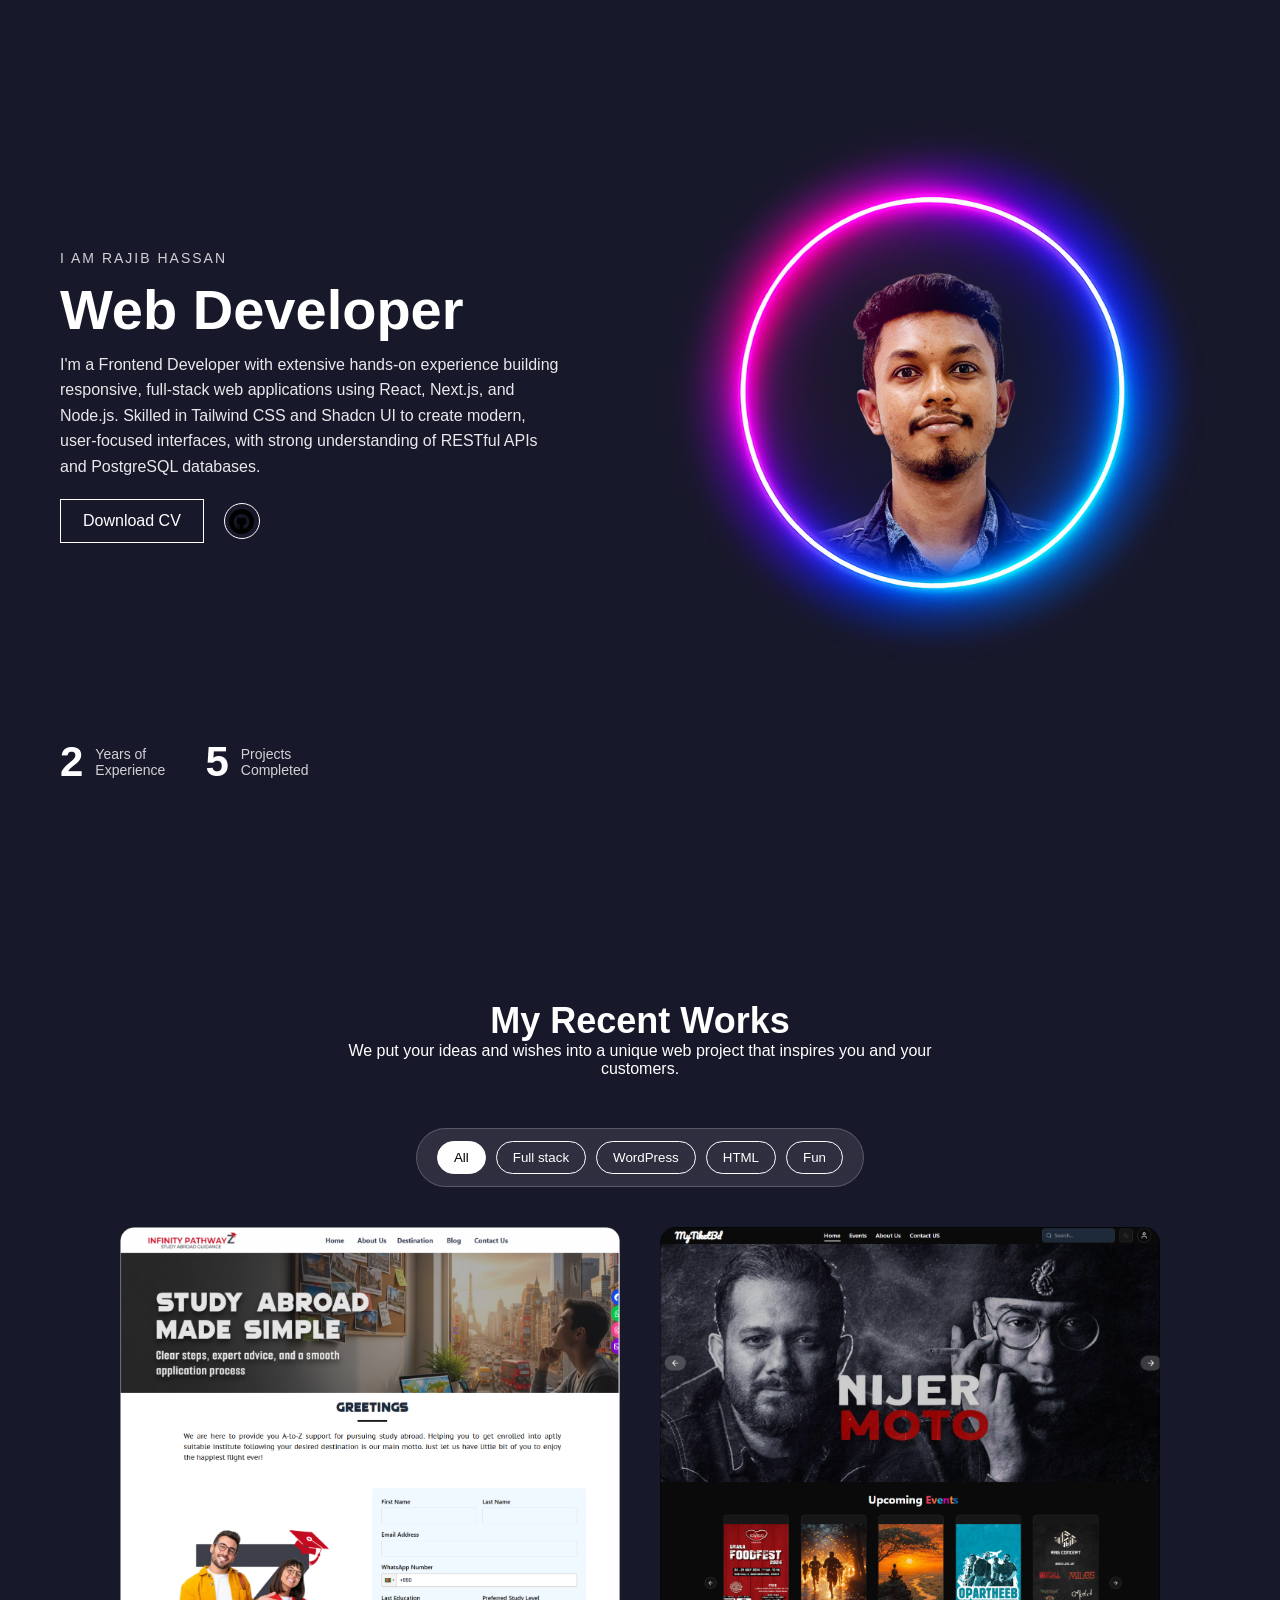
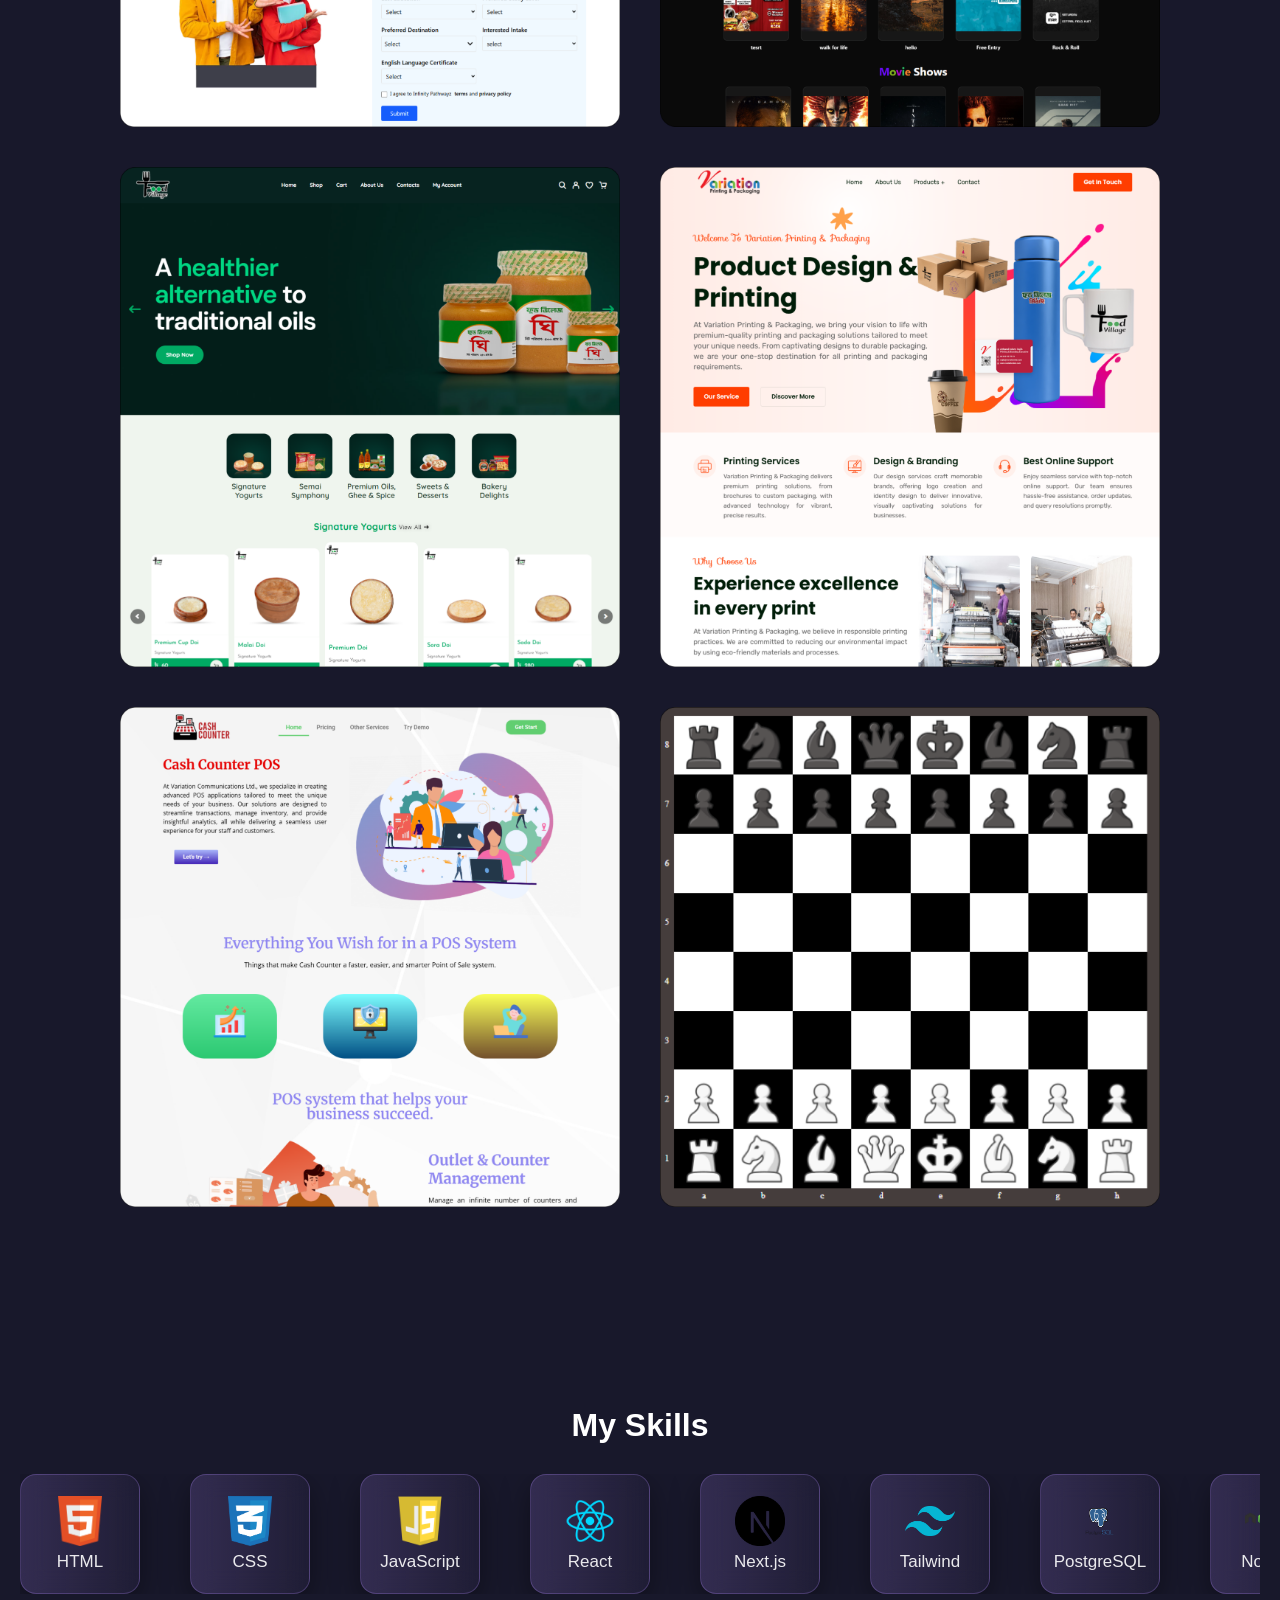
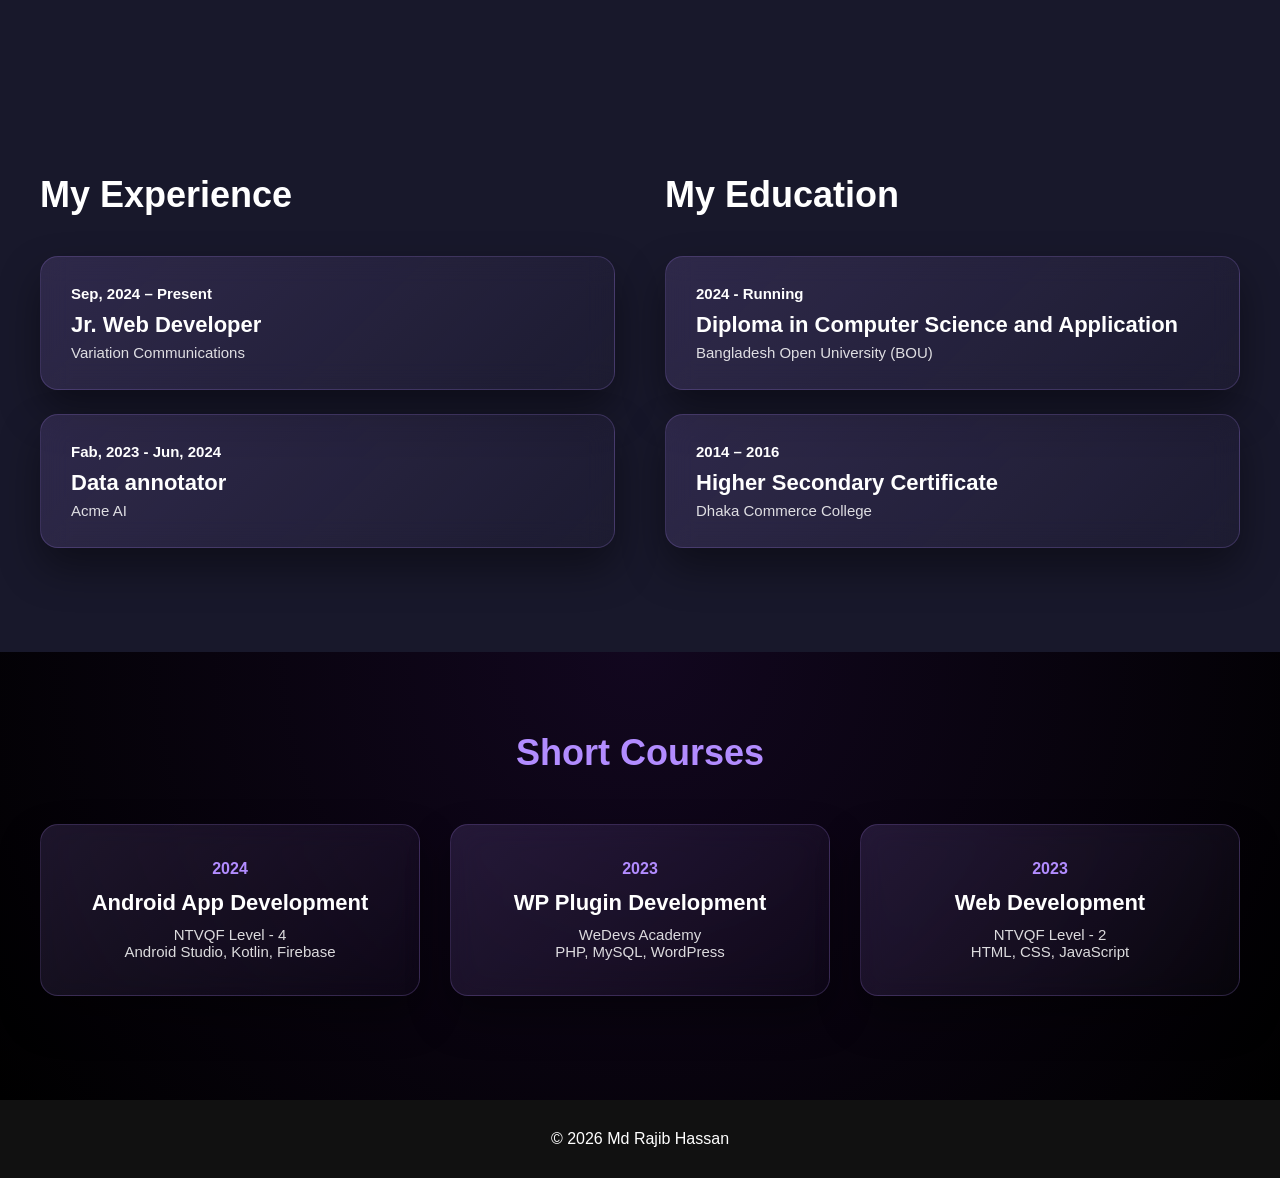
==== index.html @ c8302a4f "Initial commit Created from https://vercel.com/new" ====
<!DOCTYPE html>
<html lang="en">
  <head>
    <meta charset="UTF-8" />
    <meta name="viewport" content="width=device-width, initial-scale=1.0" />
    <title>Md Rajib Hassan | Portfolio</title>
    <link rel="stylesheet" href="style.css" />
  </head>
  <body>
    <!-- preloader -->
    <div class="preloader" id="preloader">
      <svg viewBox="0 0 1000 1000" preserveAspectRatio="none">
        <path
          id="preloaderSvg"
          d="M0,1005S175,995,500,995s500,5,500,5V0H0Z"
        ></path>
      </svg>

      <div class="preloader-heading">
        <div class="load-text">
          <span>L</span>
          <span>o</span>
          <span>a</span>
          <span>d</span>
          <span>i</span>
          <span>n</span>
          <span>g</span>
        </div>
      </div>
    </div>

    <!-- back to top -->

    <div class="progress-wrap" id="scrollUp">
      <svg
        class="progress-circle"
        width="100%"
        height="100%"
        viewBox="-1 -1 102 102"
      >
        <path d="M50,1 a49,49 0 0,1 0,98 a49,49 0 0,1 0,-98" />
      </svg>
    </div>

    <!-- hero -->
    <section class="hero-section" id="intro">
      <!-- SVG TEXT -->

      <div class="container">
        <div class="hero-grid">
          <!-- LEFT CONTENT -->
          <div class="hero-content">
            <span class="hero-sub-title">I am Rajib Hassan</span>
            <h1 class="hero-title">Web Developer</h1>

            <!-- MOBILE IMAGE -->
            <div class="hero-image mobile-only">
              <img src="assets/img/hero/me.png" alt="Rajib Hassan" />
            </div>

            <p class="hero-description">
              I'm a Frontend Developer with extensive hands-on experience
              building responsive, full-stack web applications using React,
              Next.js, and Node.js. Skilled in Tailwind CSS and Shadcn UI to
              create modern, user-focused interfaces, with strong understanding
              of RESTful APIs and PostgreSQL databases.
            </p>

            <div class="hero-actions">
              <a href="#" class="btn">Download CV</a>

              <ul class="social-icons">
                <li>
                  <a href="https://github.com/HassanRajib" aria-label="GitHub">
                    <img src="pic/github.png" alt="" />
                  </a>
                </li>
              </ul>
            </div>
          </div>

          <!-- DESKTOP IMAGE -->
          <div class="hero-image desktop-only">
            <img src="pic/RAJ.png" alt="Rajib Hassan" />
          </div>
        </div>

        <!-- FUN FACTS -->
        <div class="funfact-area">
          <div class="funfact-item">
            <div class="number" data-count="2">0</div>
            <div class="text">Years of<br />Experience</div>
          </div>

          <div class="funfact-item">
            <div class="number" data-count="5">0+</div>
            <div class="text">Projects<br />Completed</div>
          </div>
        </div>
      </div>
    </section>

    <!-- projects -->
    <section class="portfolio-section" id="works-section">
      <div class="container">
        <!-- SECTION HEADER -->
        <div class="section-header">
          <h2>My Recent Works</h2>
          <p>
            We put your ideas and wishes into a unique web project that inspires
            you and your customers.
          </p>
        </div>

        <!-- FILTER BUTTONS (GLASS) -->
        <div class="portfolio-filter">
          <div class="button-group glass-filter">
            <button class="active" data-filter="*">All</button>
            <button data-filter="full">Full stack</button>
            <button data-filter="wp">WordPress</button>
            <button data-filter="raw">HTML</button>
            <button data-filter="fun">Fun</button>
          </div>
        </div>

        <!-- PORTFOLIO GRID -->
        <div class="portfolio-grid">
          <!-- PROJECT 1 (FULL DATA EXAMPLE) -->
          <div
            class="portfolio-item full"
            data-title="Infinity Pathwayz"
            data-desc="Student Consultancy Platform"
            data-live="https://infinitypathwayz.com/"
            data-github="https://github.com/HassanRajib/StudentConseltent"
            data-tech="Next.js, Tailwind CSS, Shadcn UI, Node.js, Express.js, PostgreSQL"
            data-work="Developed a live full-stack web app for a student consultancy firm to manage student questions and data efficiently.|Next.js was used to create SEO-friendly, fast-loading pages with detailed information for prospective students.|Integrated authentication|Deployed production build"
          >
            <img src="pic/if.png" alt="Infinity Pathwayz" />
            <div class="overlay">
              <h3>Infinity Pathwayz</h3>
              <p>Student Consultancy Platform</p>
            </div>
          </div>

          <!-- PROJECT 2–6 (YOU CAN EDIT LATER) -->
          <div
            class="portfolio-item full"
            data-title="Mytiket"
            data-desc="Event Ticketing Platform"
            data-live="https://mytiketbd.com/"
            data-github="https://github.com/HassanRajib/ticketfinal"
            data-tech="TypeScript, Tailwind CSS, React, Vite, MongoDb"
            data-work="Developed a responsive web application using React.js for event browsing and
ticket booking.|Built modular and reusable UI components with a focus on scalability and
performance.|Integrated React Router for smooth client-side navigation between pages.|Dark mode and light mode have been added for all pages."
          >
            <img src="pic/myti.png" />
            <div class="overlay">
              <h3>Mytiket</h3>
              <p>Event Ticketing Platform</p>
            </div>
          </div>
          <div
            class="portfolio-item wp"
            data-title="FoodVillage"
            data-desc="Online store"
            data-live="https://foodvillage-bd.com/"
            data-tech="WordPress, WooCommerce, Slider Revolation"
            data-work="It was the first full Online store I have created.|Used Slider Revolation for advance and dynamic carousel.|Custom JS code for selected products that will not delevery outsite Dhaka| Diploy the full project in Cpanel."
          >
            <img src="pic/foodvi.png" />
            <div class="overlay">
              <h3>FoodVillage</h3>
              <p>Online Store</p>
            </div>
          </div>
          <div
            class="portfolio-item raw"
            data-title="VPrint and packaging"
            data-desc="Static site with HTML"
            data-live="https://vprintpackaging.com/"
            data-tech="HTML, CSS, JavaScript"
            data-work="It was bit easy, because I had use a theme from evento.|Custom Hero section with animations| Diploy the full project in Cpanel."
          >
            <img src="pic/vprint.png" />
            <div class="overlay">
              <h3>VPrint and packaging</h3>
              <p>Static site with HTML</p>
            </div>
          </div>
          <div
            class="portfolio-item wp"
            data-title="Cash Counter POS"
            data-desc="A Static site in wp"
            data-live="https://cashcounterbd.com/"
            data-tech="WordPress, wp form"
            data-work="It was very first project of mine in WP| I had clone this site from WeDev POS website."
          >
            <img src="pic/cashc.png" />
            <div class="overlay">
          <h3>Cash Counter POS</h3>
          <p>A Static site in wp</p>
        </div>
          </div>
          <div class="portfolio-item fun"
          data-title="Chess"
        data-desc="A Broken Game"
        data-live="https://taxzen.variationbd.com/"
        data-github="https://github.com/HassanRajib/chessGame"
        data-tech="React"
        data-work="Its a broken game, but you can play it, Just need two player.| This is a tribute to my dad.">
        <img src="pic/chess.png" />
      <div class="overlay">
          <h3>Chess</h3>
          <p>A Broken Game</p>
        </div></div>
        </div>
      </div>
    </section>

    <!-- MODAL -->
    <div class="portfolio-modal" id="portfolioModal">
      <div class="modal-content glass-card">
        <span class="close">&times;</span>

        <img id="modalImg" alt="" />
        <h3 id="modalTitle"></h3>
        <p id="modalDesc"></p>

        <!-- LINKS -->
        <div class="modal-links">
          <a id="liveLink" target="_blank">Live Site</a>
          <a id="githubLink" target="_blank">GitHub</a>
        </div>

        <!-- TECH -->
        <div class="modal-section">
          <h4>Technology Used</h4>
          <p id="modalTech"></p>
        </div>

        <!-- WORK -->
        <div class="modal-section">
          <h4>What I Did</h4>
          <ul id="modalWork"></ul>
        </div>
      </div>
    </div>

    <!-- skills -->

    <section class="skills-section">
      <h2 class="section-title">My Skills</h2>

      <div class="skills-carousel">
        <div class="skills-track">
          <!-- ORIGINAL SET -->
          <div class="skill-card">
            <img src="pic/html.png" alt="HTML" />
            <span>HTML</span>
          </div>
          <div class="skill-card">
            <img src="pic/css.png" alt="CSS" />
            <span>CSS</span>
          </div>
          <div class="skill-card">
            <img src="pic/js.png" alt="JavaScript" />
            <span>JavaScript</span>
          </div>
          <div class="skill-card">
            <img src="pic/react.png" alt="React" />
            <span>React</span>
          </div>
          <div class="skill-card">
            <img src="pic/next.png" alt="Next.js" />
            <span>Next.js</span>
          </div>
          <div class="skill-card">
            <img src="pic/tailwind.png" alt="Tailwind CSS" />
            <span>Tailwind</span>
          </div>
          <div class="skill-card">
            <img src="pic/psql.png" alt="PostgreSQL" />
            <span>PostgreSQL</span>
          </div>
          <div class="skill-card">
            <img src="pic/node.png" alt="Node.js" />
            <span>Node.js</span>
          </div>
          <div class="skill-card">
            <img src="pic/mbd.png" alt="mongo" />
            <span>MongoDb</span>
          </div>

          <!-- CLONE SET (FOR INFINITE LOOP) -->
          <div class="skill-card">
            <img src="pic/html.png" alt="HTML" />
            <span>HTML</span>
          </div>
          <div class="skill-card">
            <img src="pic/css.png" alt="CSS" />
            <span>CSS</span>
          </div>
          <div class="skill-card">
            <img src="pic/js.png" alt="JavaScript" />
            <span>JavaScript</span>
          </div>
          <div class="skill-card">
            <img src="pic/react.png" alt="React" />
            <span>React</span>
          </div>
          <div class="skill-card">
            <img src="pic/next.png" alt="Next.js" />
            <span>Next.js</span>
          </div>
          <div class="skill-card">
            <img src="pic/tailwind.png" alt="Tailwind CSS" />
            <span>Tailwind</span>
          </div>
          <div class="skill-card">
            <img src="pic/psql.png" alt="PostgreSQL" />
            <span>PostgreSQL</span>
          </div>
          <div class="skill-card">
            <img src="pic/node.png" alt="Node.js" />
            <span>Node.js</span>
          </div>
          <div class="skill-card">
            <img src="pic/mbd.png" alt="mongo" />
            <span>MongoDb</span>
          </div>
        </div>
      </div>
    </section>

    <!-- edu and ex -->
    <section class="timeline-section">
      <div class="timeline-container">
        <!-- Experience -->
        <div class="timeline-column">
          <h2 class="timeline-title">My Experience</h2>

          <div class="glass-card">
            <span class="time">Sep, 2024 – Present</span>
            <h3>Jr. Web Developer</h3>
            <p>Variation Communications</p>
          </div>

          <div class="glass-card">
            <span class="time">Fab, 2023 - Jun, 2024</span>
            <h3>Data annotator</h3>
            <p>Acme AI</p>
          </div>
        </div>

        <!-- Education -->
        <div class="timeline-column">
          <h2 class="timeline-title">My Education</h2>

          <div class="glass-card">
            <span class="time">2024 - Running</span>
            <h3>Diploma in Computer Science and Application</h3>
            <p>Bangladesh Open University (BOU)</p>
          </div>

          <div class="glass-card">
            <span class="time">2014 – 2016</span>
            <h3>Higher Secondary Certificate</h3>
            <p>Dhaka Commerce College</p>
          </div>
        </div>
      </div>
    </section>

    <!-- cource -->
    <section class="courses-section">
      <div class="courses-container">
        <h2 class="courses-title">Short Courses</h2>

        <div class="courses-grid">
          <div class="glass-card course-card">
            <span class="course-year">2024</span>
            <h3>Android App Development</h3>
            <!-- <p>NTVQF Level -4</p> -->
            <p>
              NTVQF Level - 4 <br />
              Android Studio, Kotlin, Firebase
            </p>
          </div>

          <div class="glass-card course-card">
            <span class="course-year">2023</span>
            <h3>WP Plugin Development</h3>

            <p>
              WeDevs Academy <br />
              PHP, MySQL, WordPress
            </p>
          </div>

          <div class="glass-card course-card">
            <span class="course-year">2023</span>
            <h3>Web Development</h3>
            <p>
              NTVQF Level - 2 <br />
              HTML, CSS, JavaScript
            </p>
          </div>
        </div>
      </div>
    </section>

    <!-- FOOTER -->
    <footer>
      <p>© 2026 Md Rajib Hassan</p>
    </footer>

    <script src="script.js"></script>
  </body>
</html>
---- style.css ----
* {
  margin: 0;
  padding: 0;
  box-sizing: border-box;
  font-family: Arial, sans-serif;
}

/* BASE */
body {
  margin: 0;
  font-family: Arial, sans-serif;
  background: #18182b;
  color: #fff;
}

.container {
  max-width: 1200px;
  margin: auto;
  padding: 0 20px;
}

/* HERO SECTION */
.hero-section {
  position: relative;
  min-height: 100vh;
  display: flex;
  align-items: center;
}

/* SVG TEXT */
.intro-text {
  position: absolute;
  top: 40px;
  left: 0;
  width: 100%;
  opacity: 0.05;
}

.intro-text text {
  font-size: 200px;
  fill: none;
  stroke: #fff;
  stroke-width: 2;
  letter-spacing: 20px;
}

/* GRID */
.hero-grid {
  display: grid;
  grid-template-columns: 1fr 1fr;
  align-items: center;
  gap: 40px;
}

/* CONTENT */
.hero-sub-title {
  font-size: 14px;
  letter-spacing: 2px;
  text-transform: uppercase;
  opacity: 0.8;
}

.hero-title {
  font-size: 56px;
  margin: 10px 0;
}

.hero-description {
  max-width: 500px;
  line-height: 1.6;
  opacity: 0.9;
}

/* IMAGE */
.hero-image img {
  max-width: 100%;
  border-radius: 12%;
}

.mobile-only {
  display: none;
}

/* ACTIONS */
.hero-actions {
  display: flex;
  align-items: center;
  gap: 20px;
  margin-top: 20px;
  border-radius: 20px;
}

.btn {
  padding: 12px 22px;
  border: 1px solid #fff;
  color: #fff;
  text-decoration: none;
  transition: 0.3s;
}

.btn:hover {
  background: #fff;
  color: #000;
}

/* SOCIAL */
.social-icons {
  display: flex;
  list-style: none;
  gap: 12px;
  padding: 0;
  margin: 0;
}

.social-icons img{
  width: 25px;
  height: 25px;
  border-radius: 20px;
}

.social-icons a {
  width: 36px;
  height: 36px;
  border: 1px solid #fff;
  display: grid;
  place-items: center;
  text-decoration: none;
  color: #fff;
  font-size: 14px;
  border-radius: 20px;
}

/* FUN FACTS */
.funfact-area {
  display: flex;
  gap: 40px;
  margin-top: 60px;
}

.funfact-item {
  display: flex;
  align-items: center;
  gap: 12px;
}

.funfact-item .number {
  font-size: 42px;
  font-weight: bold;
}

.funfact-item .text {
  font-size: 14px;
  opacity: 0.8;
}

/* RESPONSIVE */
@media (max-width: 768px) {
  .hero-grid {
    grid-template-columns: 1fr;
    text-align: center;
  }

  .desktop-only {
    display: none;
  }

  .mobile-only {
    display: block;
    margin: 20px 0;
  }

  .hero-actions {
    justify-content: center;
  }

  .funfact-area {
    justify-content: center;
  }
}

/* projects */

/* SECTION */
.portfolio-section {
  padding: 100px 20px;
  /* background: #296374; */
  color: #fff;
}

.section-header {
  text-align: center;
  max-width: 600px;
  margin: 0 auto 50px;
}

.section-header h2 {
  font-size: 36px;
}

/* FILTER */
.portfolio-filter {
  text-align: center;
  margin-bottom: 40px;
}

.button-group {
  display: inline-flex;
  gap: 10px;
  position: relative;
}

.button-group button {
  background: none;
  border: 1px solid #fff;
  color: #fff;
  padding: 8px 16px;
  cursor: pointer;
  transition: 0.3s;
  border-radius: 20px;
}

.button-group button.active,
.button-group button:hover {
  background: #fff;
  color: #000;
}

/* GRID */
.portfolio-grid {
  display: grid;
  grid-template-columns: repeat(2, 500px);
  justify-content: center;
  gap: 40px;
}

.portfolio-item {
  width: 500px;
  height: 500px;
  position: relative;
  overflow: hidden;
  cursor: pointer;
}

.portfolio-item img {
  width: 100%;
  display: block;
  transition: transform 0.4s ease;
}

/* .portfolio-item:hover img {
  transform: scale(1.08);
} */

/* OVERLAY */
.overlay {
  position: absolute;
  bottom: 0;
  left: 0;
  width: 100%;
  height: 30%;
  background: rgba(0, 0, 0, 0.7);
  padding: 20px;
  opacity: 0;
  transition: 0.3s ease;
}

.portfolio-item:hover .overlay {
  opacity: 1;
}

.glass-filter {
  padding: 12px 20px;
  border-radius: 40px;
  background: rgba(255, 255, 255, 0.1);
  backdrop-filter: blur(14px);
  border: 1px solid rgba(255, 255, 255, 0.2);
}

.glass-card {
  background: rgba(255, 255, 255, 0.08);
  backdrop-filter: blur(18px);
  border-radius: 20px;
  border: 1px solid rgba(255, 255, 255, 0.2);
}


/* HIDDEN STATE */
.portfolio-item.hide {
  display: none;
}

/* MODAL */
.portfolio-modal {
  position: fixed;
  inset: 0;
  background: rgba(0, 0, 0, 0.85);
  display: none;
  justify-content: center;
  align-items: center;
  z-index: 9999;
}

.portfolio-modal.active {
  display: flex;
}

.modal-content {
  background: #111;
  padding: 20px;
  max-width: 600px;
  width: 90%;
  text-align: justify;
  position: relative;
}

.modal-content img {
  width: 50%;
  margin-bottom: 15px;
}

.modal-links {
  display: flex;
  gap: 20px;
  justify-content: center;
  margin: 20px 0;
}

.modal-links a {
  padding: 10px 20px;
  border-radius: 25px;
  border: 1px solid #fff;
  color: #fff;
  text-decoration: none;
}

.close {
  position: absolute;
  right: 15px;
  top: 10px;
  font-size: 28px;
  cursor: pointer;
}


footer {
  text-align: center;
  padding: 30px;
  background: #111;
  color: #fff;
}


/* pre loader css */
/* PRELOADER BASE */
.preloader {
  position: fixed;
  inset: 0;
  background: #0a0a0a;
  z-index: 9999;
  overflow: hidden;
}

/* SVG WAVE */
.preloader svg {
  position: absolute;
  bottom: 0;
  width: 100%;
  height: 100%;
  fill: #111;
}

/* TEXT CENTER */
.preloader-heading {
  position: absolute;
  inset: 0;
  display: flex;
  justify-content: center;
  align-items: center;
}

.load-text {
  display: flex;
  gap: 6px;
}

.load-text span {
  font-size: 42px;
  font-weight: 600;
  color: #ffffff;
  opacity: 0;
  animation: loadingText 1.4s infinite;
}

/* STAGGER EFFECT */
.load-text span:nth-child(1) {
  animation-delay: 0s;
}
.load-text span:nth-child(2) {
  animation-delay: 0.1s;
}
.load-text span:nth-child(3) {
  animation-delay: 0.2s;
}
.load-text span:nth-child(4) {
  animation-delay: 0.3s;
}
.load-text span:nth-child(5) {
  animation-delay: 0.4s;
}
.load-text span:nth-child(6) {
  animation-delay: 0.5s;
}
.load-text span:nth-child(7) {
  animation-delay: 0.6s;
}

/* TEXT ANIMATION */
@keyframes loadingText {
  0% {
    opacity: 0;
    transform: translateY(10px);
  }
  50% {
    opacity: 1;
    transform: translateY(0);
  }
  100% {
    opacity: 0;
    transform: translateY(-10px);
  }
}

/* EXIT ANIMATION */
.preloader.hide {
  animation: slideUp 1s ease forwards;
}

@keyframes slideUp {
  to {
    transform: translateY(-100%);
  }
}

/* back to top css */
/* BACK TO TOP BUTTON */
.progress-wrap {
  position: fixed;
  right: 30px;
  bottom: 30px;
  width: 50px;
  height: 50px;
  cursor: pointer;
  opacity: 0;
  visibility: hidden;
  transform: translateY(10px);
  transition: all 0.3s ease;
  z-index: 1000;
}

/* ACTIVE STATE */
.progress-wrap.active {
  opacity: 1;
  visibility: visible;
  transform: translateY(0);
}

/* SVG CIRCLE */
.progress-wrap svg {
  transform: rotate(-90deg);
}

.progress-wrap path {
  fill: none;
  stroke: #111;
  stroke-width: 4;
  transition: stroke-dashoffset 0.1s linear;
}

/* carousel */

.skills-section {
  padding: 100px 20px;
  /* background: #0a0a0a; */
  color: #fff;
  overflow: hidden;
}

.section-title {
  text-align: center;
  margin-bottom: 30px;
  font-size: 32px;
}

/* CAROUSEL */
.skills-carousel {
  overflow: hidden;
  width: 100%;
}

.skills-track {
  display: flex;
  width: max-content;
  animation: slide 35s linear infinite;
}

/* CARD */
.skill-card {
  width: 120px;
  height: 120px;
  margin-right: 50px;
  background: linear-gradient(
    90deg,
    rgba(178, 140, 255, 0.18),
    rgba(178, 140, 255, 0.05)
  );
  backdrop-filter: blur(12px);
  -webkit-backdrop-filter: blur(12px);

  border: 1px solid rgba(178, 140, 255, 0.25);
  border-radius: 16px;

  display: flex;
  flex-direction: column;
  align-items: center;
  justify-content: center;

  box-shadow:
    0 10px 30px rgba(0, 0, 0, 0.4),
    inset 0 0 0 rgba(255, 255, 255, 0);

  transition: transform 0.3s ease, box-shadow 0.3s ease;
}

.skill-card img {
  width: 50px;
  height: 50px;
  object-fit: contain;
  margin-bottom: 6px;
}

.skill-card span {
  font-size: 17px;
  text-align: center;
  opacity: 0.9;
}

/* INFINITE LOOP */
@keyframes slide {
  from {
    transform: translateX(0);
  }
  to {
    transform: translateX(-50%);
  }
}

/* edu */

/* Section */
.timeline-section {
  padding: 80px 20px;
  /* background: radial-gradient(circle at top, #12071f, #000); */
  color: #fff;
  font-family: system-ui, sans-serif;
}

/* Container */
.timeline-container {
  max-width: 1200px;
  margin: auto;
  display: grid;
  grid-template-columns: repeat(2, 1fr);
  gap: 50px;
}

/* Column title */
.timeline-title {
  font-size: 36px;
  margin-bottom: 40px;
  color: #fff;
}

/* Glass card */
.glass-card {
  background: linear-gradient(
    135deg,
    rgba(178, 140, 255, 0.15),
    rgba(178, 140, 255, 0.03)
  );
  backdrop-filter: blur(14px);
  -webkit-backdrop-filter: blur(14px);
  border-radius: 18px;
  padding: 28px 30px;
  margin-bottom: 24px;
  box-shadow: 0 20px 40px rgba(0, 0, 0, 0.4);
  border: 1px solid rgba(178, 140, 255, 0.2);
  transition: transform 0.3s ease;
}

.glass-card:hover {
  transform: translateY(-6px);
}

/* Text styles */
.time {
  color: #fff;
  font-weight: 600;
  font-size: 15px;
  display: block;
  margin-bottom: 10px;
}

.glass-card h3 {
  font-size: 22px;
  margin-bottom: 6px;
}

.glass-card p {
  font-size: 15px;
  opacity: 0.85;
}

/* Responsive */
@media (max-width: 900px) {
  .timeline-container {
    grid-template-columns: 1fr;
  }

  .timeline-title {
    font-size: 30px;
  }
}

/* cource */

.courses-section {
  padding: 80px 20px;
  background: radial-gradient(circle at top, #12071f, #000);
  color: #fff;
  font-family: system-ui, sans-serif;
}

.courses-container {
  max-width: 1200px;
  margin: auto;
}

.courses-title {
  text-align: center;
  font-size: 36px;
  color: #b28cff;
  margin-bottom: 50px;
}

/* Grid */
.courses-grid {
  display: grid;
  grid-template-columns: repeat(3, 1fr);
  gap: 30px;
}

/* Course card tweaks */
.course-card {
  text-align: center;
  padding: 35px 25px;
}

/* Year */
.course-year {
  display: inline-block;
  color: #b28cff;
  font-weight: 600;
  margin-bottom: 12px;
}

/* Text */
.course-card h3 {
  font-size: 22px;
  margin-bottom: 10px;
}

.course-card p {
  font-size: 15px;
  opacity: 0.85;
}

/* Responsive */
@media (max-width: 900px) {
  .courses-grid {
    grid-template-columns: 1fr;
  }

  .courses-title {
    font-size: 30px;
  }
}
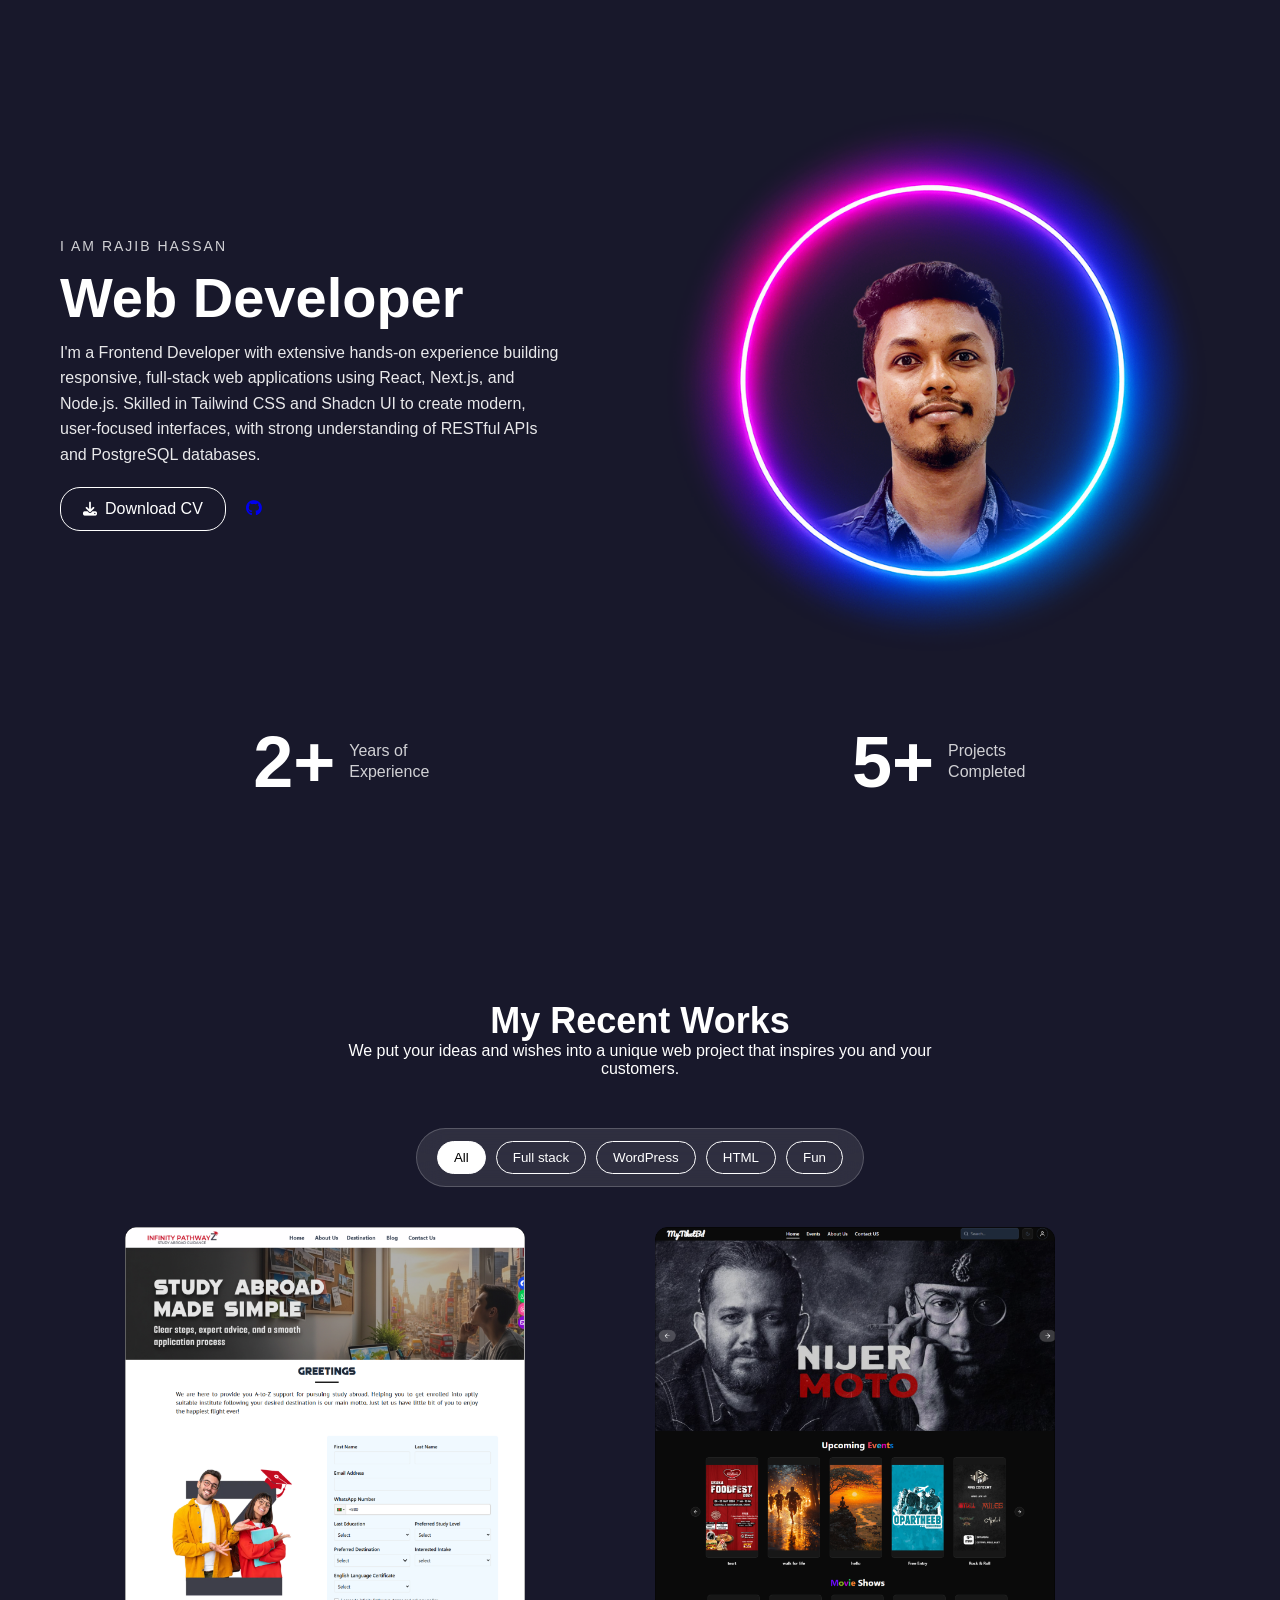
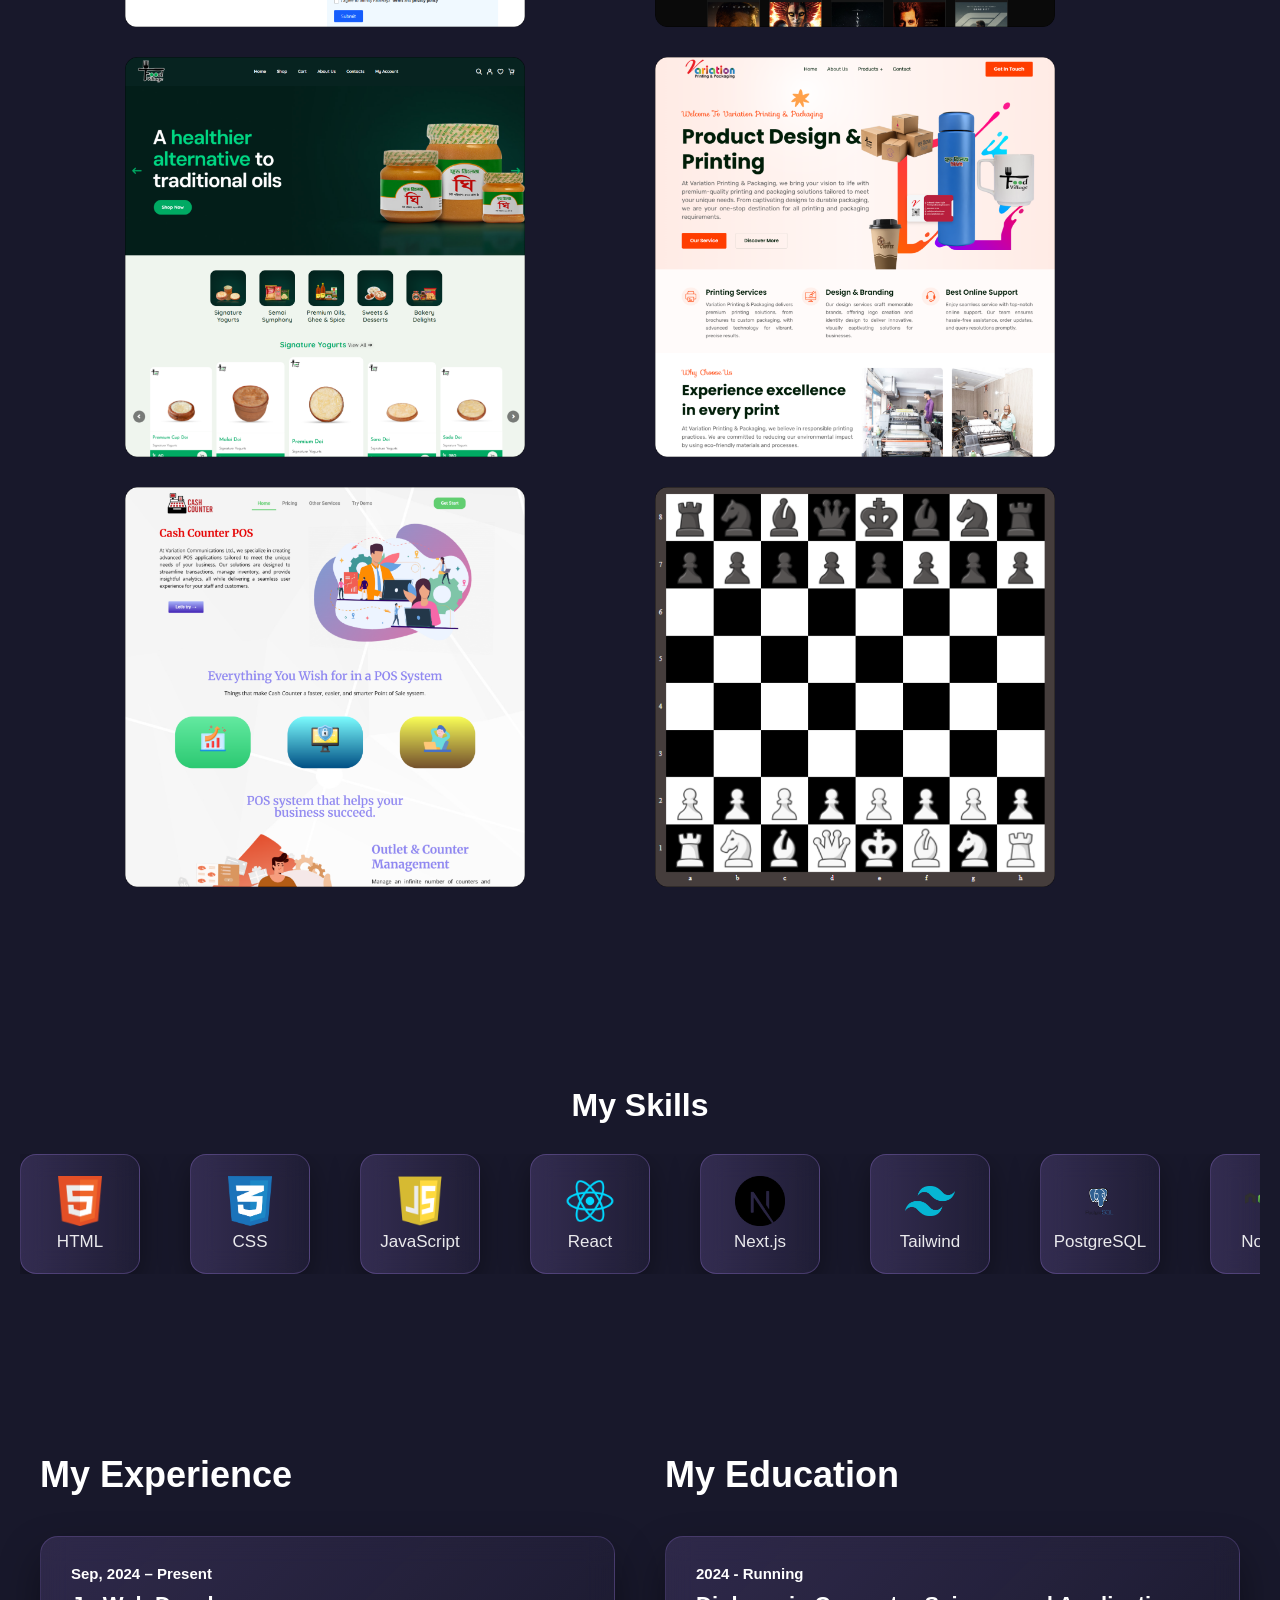
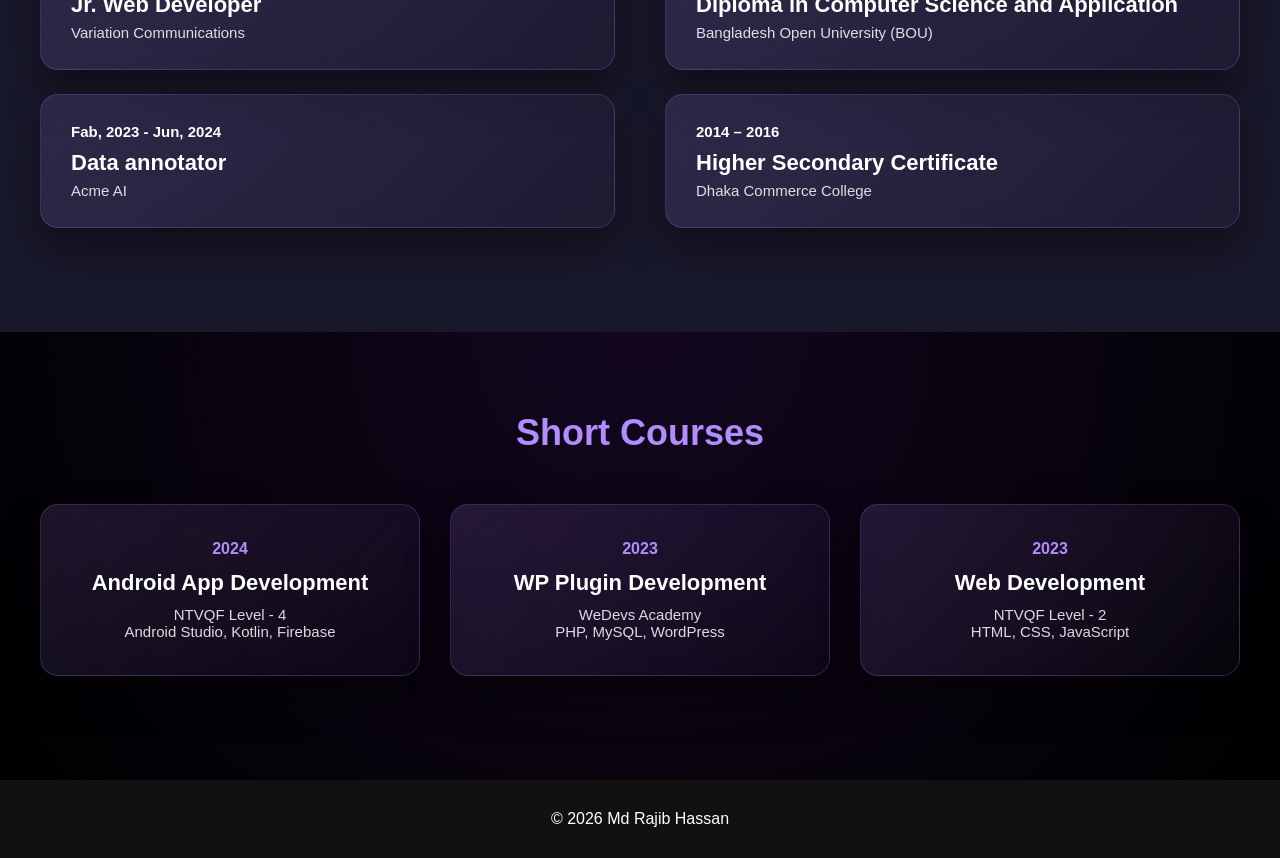
==== commit b33e7dab: "love sky" ====
--- a/index.html
+++ b/index.html
@@ -5,47 +5,47 @@
     <meta name="viewport" content="width=device-width, initial-scale=1.0" />
     <title>Md Rajib Hassan | Portfolio</title>
     <link rel="stylesheet" href="style.css" />
+    <link
+      rel="stylesheet"
+      href="https://cdnjs.cloudflare.com/ajax/libs/font-awesome/6.5.1/css/all.min.css"
+    />
   </head>
   <body>
     <!-- preloader -->
     <div class="preloader" id="preloader">
-      <svg viewBox="0 0 1000 1000" preserveAspectRatio="none">
-        <path
-          id="preloaderSvg"
-          d="M0,1005S175,995,500,995s500,5,500,5V0H0Z"
-        ></path>
-      </svg>
+      <div class="loader-circle"></div>
 
       <div class="preloader-heading">
-        <div class="load-text">
-          <span>L</span>
-          <span>o</span>
-          <span>a</span>
-          <span>d</span>
-          <span>i</span>
-          <span>n</span>
-          <span>g</span>
-        </div>
+        <div class="load-text">Loading</div>
       </div>
     </div>
 
     <!-- back to top -->
 
-    <div class="progress-wrap" id="scrollUp">
-      <svg
-        class="progress-circle"
-        width="100%"
-        height="100%"
-        viewBox="-1 -1 102 102"
-      >
+    <div class="progress-wrap" id="scrollUp" aria-label="Scroll to top">
+      <svg class="progress-circle" viewBox="-1 -1 102 102">
+        <!-- Gradient definition -->
+        <defs>
+          <linearGradient
+            id="progressGradient"
+            x1="0%"
+            y1="0%"
+            x2="100%"
+            y2="100%"
+          >
+            <stop offset="0%" stop-color="#ff8a00" />
+            <stop offset="100%" stop-color="#00ff88" />
+          </linearGradient>
+        </defs>
+
         <path d="M50,1 a49,49 0 0,1 0,98 a49,49 0 0,1 0,-98" />
       </svg>
+
+      <i class="fa-solid fa-arrow-up"></i>
     </div>
 
     <!-- hero -->
     <section class="hero-section" id="intro">
-      <!-- SVG TEXT -->
-
       <div class="container">
         <div class="hero-grid">
           <!-- LEFT CONTENT -->
@@ -55,7 +55,7 @@
 
             <!-- MOBILE IMAGE -->
             <div class="hero-image mobile-only">
-              <img src="assets/img/hero/me.png" alt="Rajib Hassan" />
+              <img src="pic/RAJ.png" alt="Rajib Hassan" />
             </div>
 
             <p class="hero-description">
@@ -67,15 +67,18 @@
             </p>
 
             <div class="hero-actions">
-              <a href="#" class="btn">Download CV</a>
-
-              <ul class="social-icons">
-                <li>
-                  <a href="https://github.com/HassanRajib" aria-label="GitHub">
-                    <img src="pic/github.png" alt="" />
-                  </a>
-                </li>
-              </ul>
+              <a href="assets/cv.pdf" download class="btn">
+                <i class="fa-solid fa-download"></i>
+                Download CV
+              </a>
+
+              <a
+                href="https://github.com/HassanRajib"
+                target="_blank"
+                aria-label="GitHub"
+              >
+                <i class="fa-brands fa-github"></i>
+              </a>
             </div>
           </div>
 
@@ -88,13 +91,19 @@
         <!-- FUN FACTS -->
         <div class="funfact-area">
           <div class="funfact-item">
-            <div class="number" data-count="2">0</div>
-            <div class="text">Years of<br />Experience</div>
+            <div class="number">2+</div>
+            <div class="text">
+              Years of<br />
+              Experience
+            </div>
           </div>
 
           <div class="funfact-item">
-            <div class="number" data-count="5">0+</div>
-            <div class="text">Projects<br />Completed</div>
+            <div class="number">5+</div>
+            <div class="text">
+              Projects<br />
+              Completed
+            </div>
           </div>
         </div>
       </div>
@@ -198,22 +207,25 @@
           >
             <img src="pic/cashc.png" />
             <div class="overlay">
-          <h3>Cash Counter POS</h3>
-          <p>A Static site in wp</p>
-        </div>
-          </div>
-          <div class="portfolio-item fun"
-          data-title="Chess"
-        data-desc="A Broken Game"
-        data-live="https://taxzen.variationbd.com/"
-        data-github="https://github.com/HassanRajib/chessGame"
-        data-tech="React"
-        data-work="Its a broken game, but you can play it, Just need two player.| This is a tribute to my dad.">
-        <img src="pic/chess.png" />
-      <div class="overlay">
-          <h3>Chess</h3>
-          <p>A Broken Game</p>
-        </div></div>
+              <h3>Cash Counter POS</h3>
+              <p>A Static site in wp</p>
+            </div>
+          </div>
+          <div
+            class="portfolio-item fun"
+            data-title="Chess"
+            data-desc="A Broken Game"
+            data-live="https://taxzen.variationbd.com/"
+            data-github="https://github.com/HassanRajib/chessGame"
+            data-tech="React"
+            data-work="Its a broken game, but you can play it."
+          >
+            <img src="pic/chess.png" />
+            <div class="overlay">
+              <h3>Chess</h3>
+              <p>A Broken Game</p>
+            </div>
+          </div>
         </div>
       </div>
     </section>
--- a/style.css
+++ b/style.css
@@ -1,3 +1,5 @@
+@import url('https://fonts.googleapis.com/css2?family=Handjet:wght,ELSH@100..900,2&family=Iceland&display=swap');
+
 * {
   margin: 0;
   padding: 0;
@@ -91,11 +93,20 @@
 }
 
 .btn {
+  display: inline-flex;
+  align-items: center;
+  gap: 8px;
   padding: 12px 22px;
   border: 1px solid #fff;
   color: #fff;
   text-decoration: none;
-  transition: 0.3s;
+  transition: 0.3s ease;
+  border-radius: 20px;
+  font-weight: 500;
+}
+
+.btn i {
+  font-size: 14px;
 }
 
 .btn:hover {
@@ -106,16 +117,7 @@
 /* SOCIAL */
 .social-icons {
   display: flex;
-  list-style: none;
   gap: 12px;
-  padding: 0;
-  margin: 0;
-}
-
-.social-icons img{
-  width: 25px;
-  height: 25px;
-  border-radius: 20px;
 }
 
 .social-icons a {
@@ -124,59 +126,59 @@
   border: 1px solid #fff;
   display: grid;
   place-items: center;
-  text-decoration: none;
-  color: #fff;
-  font-size: 14px;
-  border-radius: 20px;
+  color: #fff;
+  font-size: 18px;
+  border-radius: 50%;
+  transition: 0.3s ease;
+}
+
+.social-icons a:hover {
+  background: #fff;
+  color: #000;
 }
 
 /* FUN FACTS */
 .funfact-area {
-  display: flex;
-  gap: 40px;
+  display: grid;
+  grid-template-columns: repeat(2, 1fr);
+  gap: 35px;
   margin-top: 60px;
+  justify-items: center;
 }
 
 .funfact-item {
   display: flex;
   align-items: center;
-  gap: 12px;
-}
-
+  gap: 14px;
+}
+
+/* BIG NUMBER */
 .funfact-item .number {
-  font-size: 42px;
-  font-weight: bold;
-}
-
+  font-size: 72px;
+  font-weight: 700;
+  line-height: 1;
+}
+
+/* HALF SIZE TEXT */
 .funfact-item .text {
-  font-size: 14px;
+  font-size: 16px;
+  line-height: 1.3;
   opacity: 0.8;
 }
 
 /* RESPONSIVE */
 @media (max-width: 768px) {
-  .hero-grid {
+  .funfact-area {
     grid-template-columns: 1fr;
+    justify-items: center;
     text-align: center;
   }
 
-  .desktop-only {
-    display: none;
-  }
-
-  .mobile-only {
-    display: block;
-    margin: 20px 0;
-  }
-
-  .hero-actions {
+  .funfact-item {
     justify-content: center;
   }
-
-  .funfact-area {
-    justify-content: center;
-  }
-}
+}
+
 
 /* projects */
 
@@ -230,12 +232,12 @@
   display: grid;
   grid-template-columns: repeat(2, 500px);
   justify-content: center;
-  gap: 40px;
+  gap: 30px;
 }
 
 .portfolio-item {
-  width: 500px;
-  height: 500px;
+  width: 400px;
+  height: 400px;
   position: relative;
   overflow: hidden;
   cursor: pointer;
@@ -257,7 +259,7 @@
   bottom: 0;
   left: 0;
   width: 100%;
-  height: 30%;
+  height: 20%;
   background: rgba(0, 0, 0, 0.7);
   padding: 20px;
   opacity: 0;
@@ -266,6 +268,7 @@
 
 .portfolio-item:hover .overlay {
   opacity: 1;
+  border-radius: 0px 0px 15px 15px;
 }
 
 .glass-filter {
@@ -282,7 +285,6 @@
   border-radius: 20px;
   border: 1px solid rgba(255, 255, 255, 0.2);
 }
-
 
 /* HIDDEN STATE */
 .portfolio-item.hide {
@@ -341,104 +343,75 @@
   cursor: pointer;
 }
 
-
 footer {
   text-align: center;
   padding: 30px;
   background: #111;
   color: #fff;
 }
-
 
 /* pre loader css */
 /* PRELOADER BASE */
 .preloader {
   position: fixed;
   inset: 0;
-  background: #0a0a0a;
+  background: #050b1e;
   z-index: 9999;
-  overflow: hidden;
-}
-
-/* SVG WAVE */
-.preloader svg {
-  position: absolute;
-  bottom: 0;
-  width: 100%;
-  height: 100%;
-  fill: #111;
-}
-
-/* TEXT CENTER */
-.preloader-heading {
-  position: absolute;
-  inset: 0;
   display: flex;
   justify-content: center;
   align-items: center;
 }
 
+/* GRADIENT CIRCLE */
+.loader-circle {
+  position: absolute;
+  width: 140px;
+  height: 140px;
+  border-radius: 50%;
+  background: linear-gradient(
+    135deg,
+    #0b1c3d,
+    #caff33
+  );
+  animation: spin 1.6s linear infinite;
+}
+
+/* INNER CUTOUT */
+.loader-circle::before {
+  content: "";
+  position: absolute;
+  inset: 6px;
+  background: #050b1e;
+  border-radius: 50%;
+}
+
+/* LOADING TEXT */
+.preloader-heading {
+  position: relative;
+  z-index: 1;
+}
+
 .load-text {
-  display: flex;
-  gap: 6px;
-}
-
-.load-text span {
-  font-size: 42px;
-  font-weight: 600;
+  font-family: "Handjet", sans-serif;
+  font-optical-sizing: auto;
+  font-weight: 500;
+  font-size: 32px;
+  letter-spacing: 3px;
   color: #ffffff;
+}
+
+/* SPIN ANIMATION */
+@keyframes spin {
+  to {
+    transform: rotate(360deg);
+  }
+}
+
+/* EXIT */
+.preloader.hide {
   opacity: 0;
-  animation: loadingText 1.4s infinite;
-}
-
-/* STAGGER EFFECT */
-.load-text span:nth-child(1) {
-  animation-delay: 0s;
-}
-.load-text span:nth-child(2) {
-  animation-delay: 0.1s;
-}
-.load-text span:nth-child(3) {
-  animation-delay: 0.2s;
-}
-.load-text span:nth-child(4) {
-  animation-delay: 0.3s;
-}
-.load-text span:nth-child(5) {
-  animation-delay: 0.4s;
-}
-.load-text span:nth-child(6) {
-  animation-delay: 0.5s;
-}
-.load-text span:nth-child(7) {
-  animation-delay: 0.6s;
-}
-
-/* TEXT ANIMATION */
-@keyframes loadingText {
-  0% {
-    opacity: 0;
-    transform: translateY(10px);
-  }
-  50% {
-    opacity: 1;
-    transform: translateY(0);
-  }
-  100% {
-    opacity: 0;
-    transform: translateY(-10px);
-  }
-}
-
-/* EXIT ANIMATION */
-.preloader.hide {
-  animation: slideUp 1s ease forwards;
-}
-
-@keyframes slideUp {
-  to {
-    transform: translateY(-100%);
-  }
+  visibility: hidden;
+  transition: opacity 0.8s ease;
 }
 
 /* back to top css */
@@ -457,30 +430,45 @@
   z-index: 1000;
 }
 
-/* ACTIVE STATE */
 .progress-wrap.active {
   opacity: 1;
   visibility: visible;
   transform: translateY(0);
 }
 
-/* SVG CIRCLE */
+/* SVG */
 .progress-wrap svg {
+  width: 100%;
+  height: 100%;
   transform: rotate(-90deg);
 }
 
+/* Neon gradient stroke */
 .progress-wrap path {
   fill: none;
-  stroke: #111;
+  stroke: url(#progressGradient);
   stroke-width: 4;
+  stroke-linecap: round;
+  filter: drop-shadow(0 0 6px rgba(0, 255, 136, 0.6));
   transition: stroke-dashoffset 0.1s linear;
+}
+
+/* Arrow icon */
+.progress-wrap i {
+  position: absolute;
+  inset: 0;
+  display: grid;
+  place-items: center;
+  font-size: 16px;
+  color: #fff;
+  pointer-events: none;
 }
 
 /* carousel */
 
 .skills-section {
   padding: 100px 20px;
-  /* background: #0a0a0a; */
+  background: transparent;
   color: #fff;
   overflow: hidden;
 }
@@ -524,9 +512,7 @@
   align-items: center;
   justify-content: center;
 
-  box-shadow:
-    0 10px 30px rgba(0, 0, 0, 0.4),
-    inset 0 0 0 rgba(255, 255, 255, 0);
+  box-shadow: 0 10px 30px rgba(0, 0, 0, 0.4), inset 0 0 0 rgba(255, 255, 255, 0);
 
   transition: transform 0.3s ease, box-shadow 0.3s ease;
 }
@@ -695,3 +681,30 @@
   }
 }
 
+
+/* test */
+
+.matrix-section {
+  position: relative;
+  height: 60vh; /* or any height you want */
+  overflow: hidden;
+  background: #000;
+}
+
+/* CANVAS BACKGROUND */
+#matrixCanvas {
+  position: absolute;
+  inset: 0;
+  width: 100%;
+  height: 100%;
+  z-index: 0;
+}
+
+/* CONTENT ABOVE MATRIX */
+.matrix-content {
+  position: relative;
+  z-index: 1;
+  color: #00ff88;
+  text-align: center;
+  padding-top: 100px;
+}
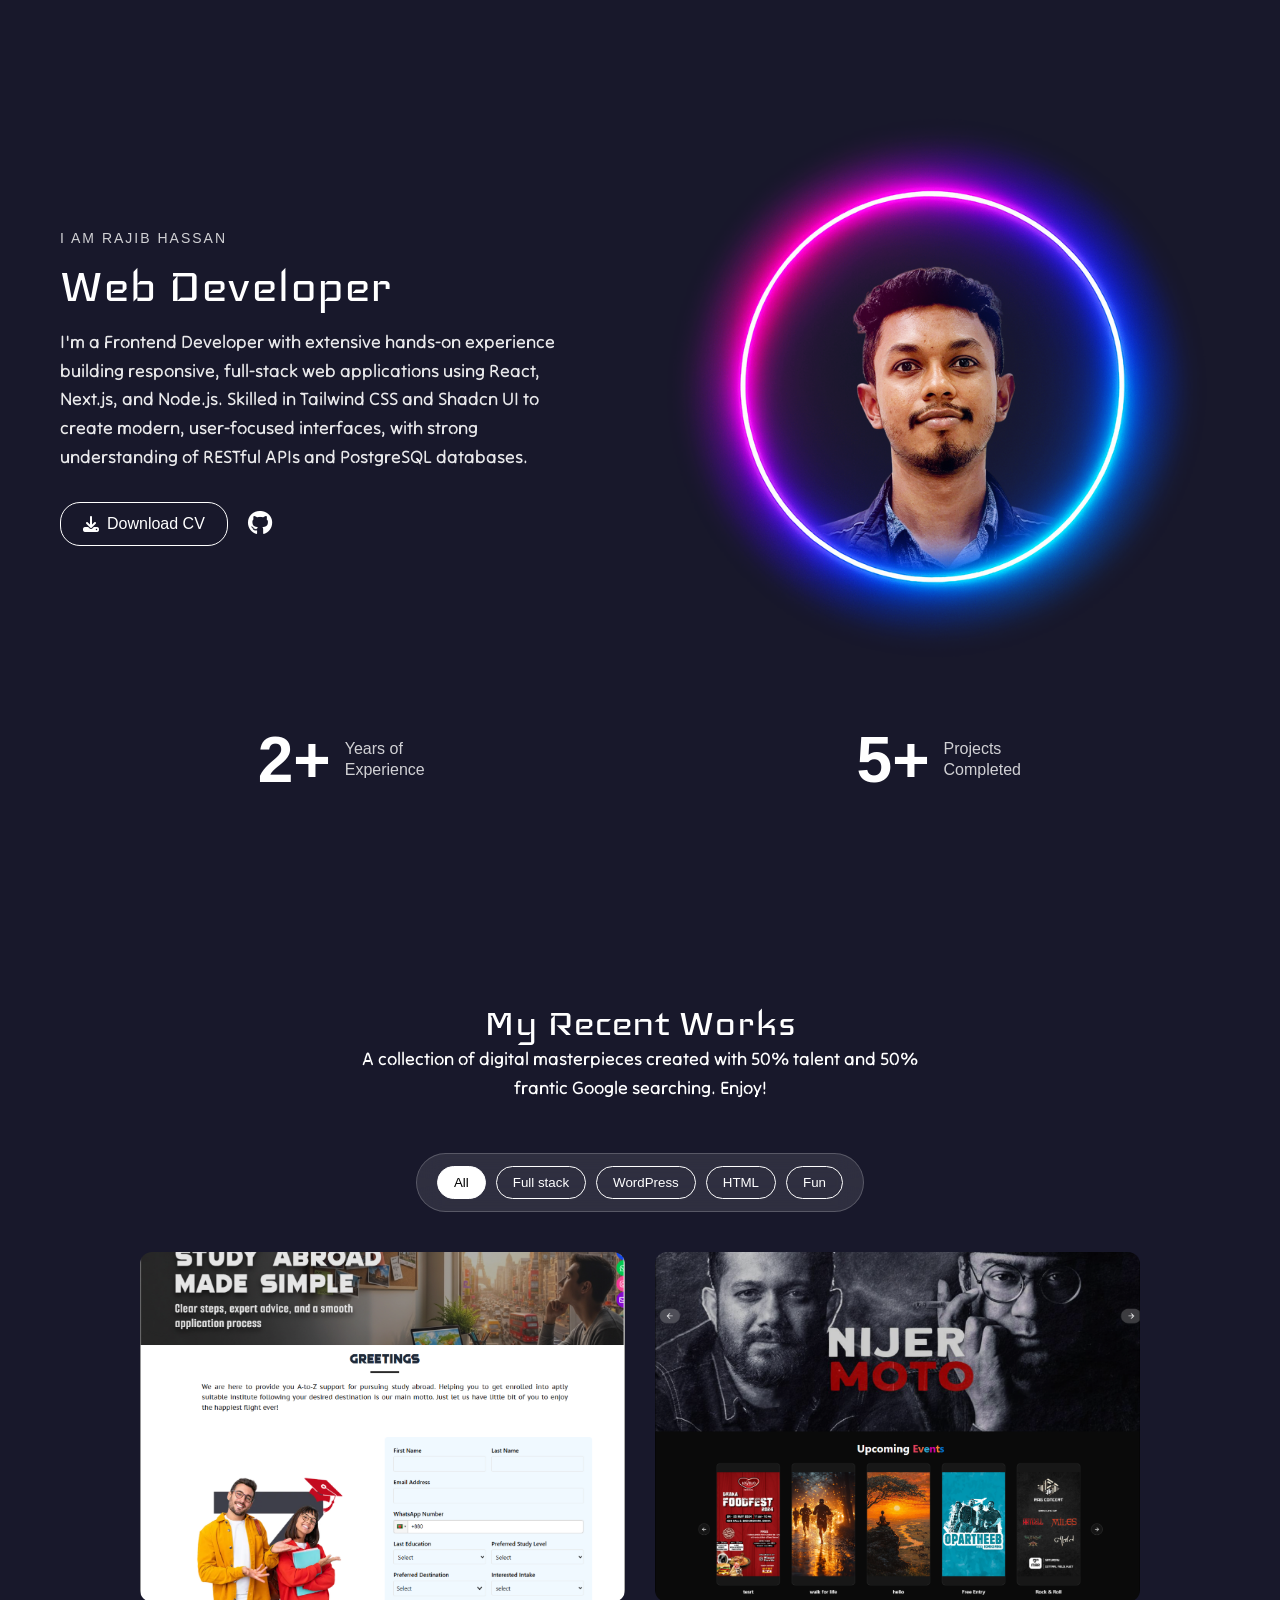
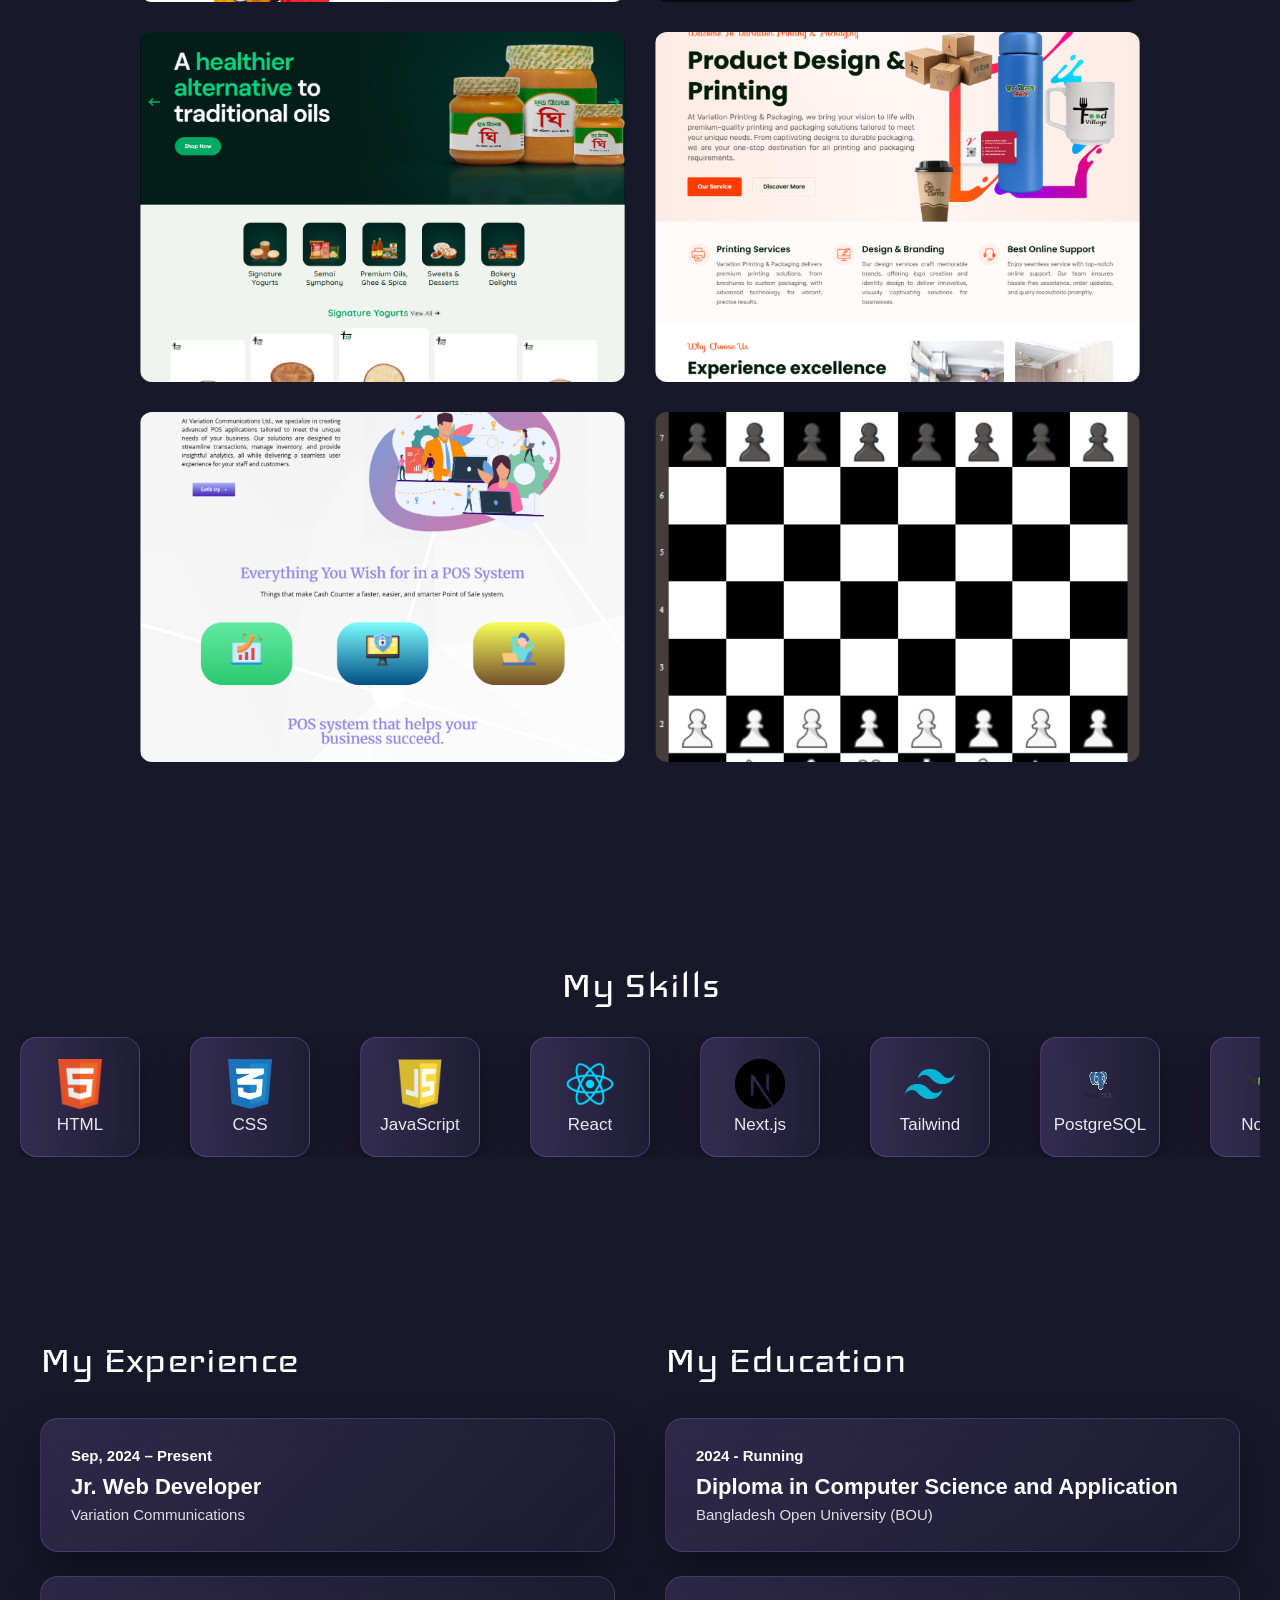
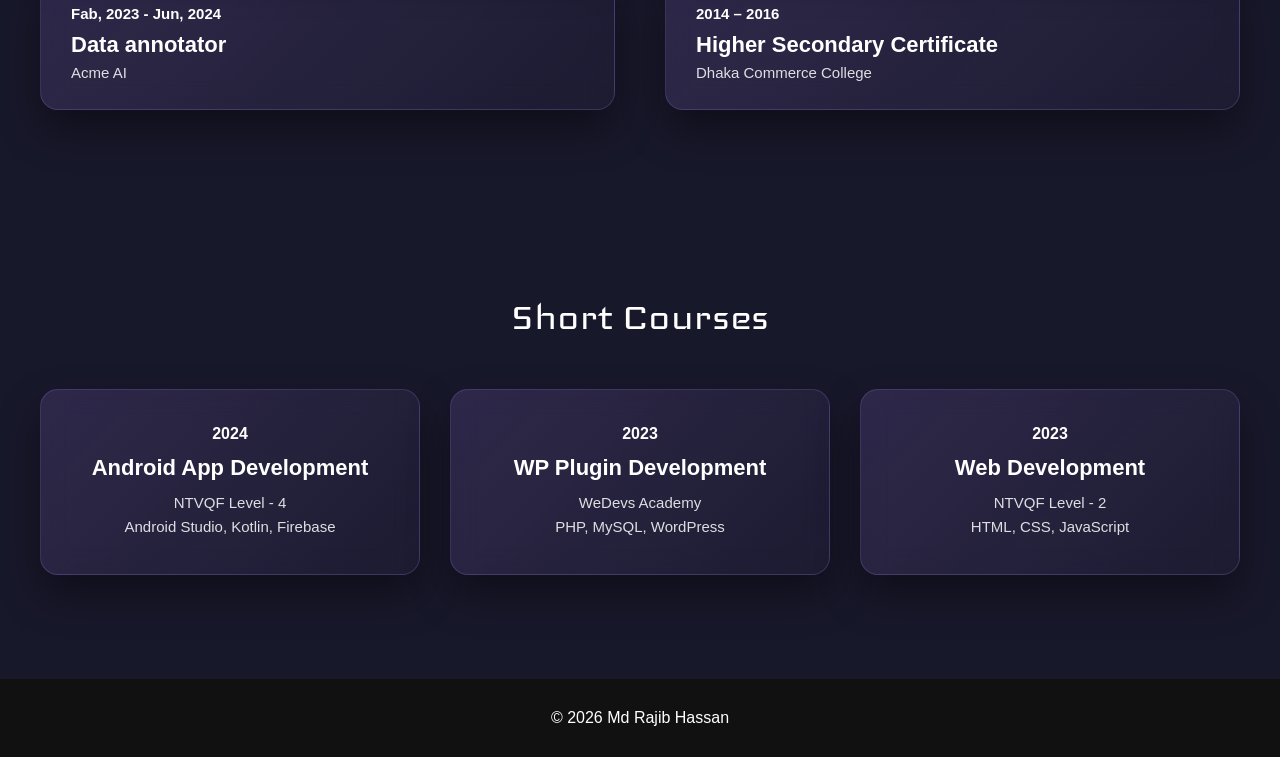
==== commit e7525a97: "done" ====
--- a/index.html
+++ b/index.html
@@ -54,9 +54,6 @@
             <h1 class="hero-title">Web Developer</h1>
 
             <!-- MOBILE IMAGE -->
-            <div class="hero-image mobile-only">
-              <img src="pic/RAJ.png" alt="Rajib Hassan" />
-            </div>
 
             <p class="hero-description">
               I'm a Frontend Developer with extensive hands-on experience
@@ -67,7 +64,7 @@
             </p>
 
             <div class="hero-actions">
-              <a href="assets/cv.pdf" download class="btn">
+              <a href="asset/RajibCv.pdf" download class="btn">
                 <i class="fa-solid fa-download"></i>
                 Download CV
               </a>
@@ -116,8 +113,7 @@
         <div class="section-header">
           <h2>My Recent Works</h2>
           <p>
-            We put your ideas and wishes into a unique web project that inspires
-            you and your customers.
+            A collection of digital masterpieces created with 50% talent and 50% frantic Google searching. Enjoy!
           </p>
         </div>
 
@@ -247,13 +243,13 @@
 
         <!-- TECH -->
         <div class="modal-section">
-          <h4>Technology Used</h4>
+          <h4>Technology Used :</h4>
           <p id="modalTech"></p>
         </div>
 
         <!-- WORK -->
         <div class="modal-section">
-          <h4>What I Did</h4>
+          <h4>What I Did :</h4>
           <ul id="modalWork"></ul>
         </div>
       </div>
--- a/style.css
+++ b/style.css
@@ -1,4 +1,5 @@
-@import url('https://fonts.googleapis.com/css2?family=Handjet:wght,ELSH@100..900,2&family=Iceland&display=swap');
+@import url("https://fonts.googleapis.com/css2?family=Handjet:wght,ELSH@100..900,2&family=Iceland&display=swap");
+@import url('https://fonts.googleapis.com/css2?family=Tilt+Neon&display=swap');
 
 * {
   margin: 0;
@@ -27,26 +28,10 @@
   min-height: 100vh;
   display: flex;
   align-items: center;
-}
-
-/* SVG TEXT */
-.intro-text {
-  position: absolute;
-  top: 40px;
-  left: 0;
-  width: 100%;
-  opacity: 0.05;
-}
-
-.intro-text text {
-  font-size: 200px;
-  fill: none;
-  stroke: #fff;
-  stroke-width: 2;
-  letter-spacing: 20px;
-}
-
-/* GRID */
+  padding: 60px 0; /* Added padding for mobile breathing room */
+}
+
+/* GRID - 2 Columns on Desktop */
 .hero-grid {
   display: grid;
   grid-template-columns: 1fr 1fr;
@@ -54,42 +39,46 @@
   gap: 40px;
 }
 
-/* CONTENT */
+/* CONTENT STYLES */
 .hero-sub-title {
   font-size: 14px;
   letter-spacing: 2px;
   text-transform: uppercase;
   opacity: 0.8;
+  display: block;
 }
 
 .hero-title {
   font-size: 56px;
   margin: 10px 0;
+  line-height: 1.1;
+  font-family: "Iceland", sans-serif;
+  font-weight: 400;
 }
 
 .hero-description {
   max-width: 500px;
   line-height: 1.6;
   opacity: 0.9;
-}
-
-/* IMAGE */
+  margin-bottom: 30px;
+  font-family: "Tilt Neon", sans-serif;
+  font-size: 18px;
+}
+
+/* IMAGE STYLES */
 .hero-image img {
   max-width: 100%;
+  height: auto;
   border-radius: 12%;
-}
-
-.mobile-only {
-  display: none;
-}
-
-/* ACTIONS */
+  display: block;
+}
+
+/* ACTIONS & BUTTONS */
 .hero-actions {
   display: flex;
   align-items: center;
   gap: 20px;
   margin-top: 20px;
-  border-radius: 20px;
 }
 
 .btn {
@@ -105,36 +94,20 @@
   font-weight: 500;
 }
 
-.btn i {
-  font-size: 14px;
-}
-
 .btn:hover {
   background: #fff;
   color: #000;
 }
 
-/* SOCIAL */
-.social-icons {
-  display: flex;
-  gap: 12px;
-}
-
-.social-icons a {
-  width: 36px;
-  height: 36px;
-  border: 1px solid #fff;
-  display: grid;
-  place-items: center;
-  color: #fff;
-  font-size: 18px;
-  border-radius: 50%;
-  transition: 0.3s ease;
-}
-
-.social-icons a:hover {
-  background: #fff;
-  color: #000;
+.fa-github {
+  color: #fff;
+  font-size: 25px;
+  transition: 0.3s;
+}
+
+.fa-github:hover {
+  color: #629FAD;
+  transform: scale(1.1);
 }
 
 /* FUN FACTS */
@@ -152,40 +125,74 @@
   gap: 14px;
 }
 
-/* BIG NUMBER */
 .funfact-item .number {
-  font-size: 72px;
+  font-size: 64px; /* Slightly smaller for better fit */
   font-weight: 700;
   line-height: 1;
 }
 
-/* HALF SIZE TEXT */
 .funfact-item .text {
   font-size: 16px;
   line-height: 1.3;
   opacity: 0.8;
 }
 
-/* RESPONSIVE */
-@media (max-width: 768px) {
+/* --- PERFECT MOBILE RESPONSIVENESS --- */
+
+@media (max-width: 992px) {
+  .hero-grid {
+    grid-template-columns: 1fr; /* Stack columns vertically */
+    text-align: center;
+    gap: 30px;
+  }
+
+  .hero-image {
+    order: -1; /* THIS MOVES THE IMAGE TO THE TOP */
+    max-width: 280px; /* Prevents image from being too huge on mobile */
+    margin: 0 auto;
+  }
+
+  .hero-title {
+    font-size: 38px; /* Resize for mobile screens */
+  }
+
+  .hero-description {
+    margin: 0 auto 20px auto;
+    text-align: justify;
+  }
+
+  .hero-actions {
+    justify-content: center;
+  }
+
   .funfact-area {
-    grid-template-columns: 1fr;
+    grid-template-columns: 1fr; /* Stack fun facts on mobile */
     justify-items: center;
-    text-align: center;
+    gap: 30px;
   }
 
   .funfact-item {
     justify-content: center;
-  }
-}
-
+    text-align: left;
+  }
+}
+
+@media (max-width: 480px) {
+  .hero-title {
+    font-size: 32px;
+  }
+  
+  .funfact-item .number {
+    font-size: 48px;
+  }
+}
 
 /* projects */
 
 /* SECTION */
 .portfolio-section {
   padding: 100px 20px;
-  /* background: #296374; */
+  background: transparent;
   color: #fff;
 }
 
@@ -196,7 +203,15 @@
 }
 
 .section-header h2 {
-  font-size: 36px;
+  font-size: 46px;
+  font-family: "Iceland", sans-serif;
+  font-weight: 400;
+}
+
+.section-header p{
+  line-height: 1.6;
+  font-family: "Tilt Neon", sans-serif;
+  font-size: 18px;
 }
 
 /* FILTER */
@@ -230,23 +245,63 @@
 /* GRID */
 .portfolio-grid {
   display: grid;
-  grid-template-columns: repeat(2, 500px);
-  justify-content: center;
+  grid-template-columns: repeat(2, 1fr); 
+  max-width: 1000px; /* Limits the total width on desktop to match your 500px+500px intent */
+  margin: 0 auto;
   gap: 30px;
 }
 
 .portfolio-item {
-  width: 400px;
-  height: 400px;
+  width: 100%; /* Changed from 400px to 100% to fill the grid cell */
+  height: 350px; /* You can adjust height as needed */
   position: relative;
   overflow: hidden;
   cursor: pointer;
+  border-radius: 12px; /* Optional: adds a nice rounded look */
 }
 
 .portfolio-item img {
   width: 100%;
+  height: 100%;
+  object-fit: cover; /* Ensures images aren't stretched */
   display: block;
   transition: transform 0.4s ease;
+}
+
+@media (max-width: 992px) {
+  .portfolio-grid {
+    /* For tablets, we can keep 2 columns but reduce the gap */
+    grid-template-columns: repeat(2, 1fr);
+    padding: 0 20px;
+  }
+}
+
+@media (max-width: 768px) {
+  .section-header h2 {
+    font-size: 28px;
+  }
+
+  .portfolio-filter .button-group {
+    display: flex;
+    flex-wrap: wrap; /* Allows buttons to go to the next line on small screens */
+    justify-content: center;
+    border-radius: 15px;
+  }
+
+  .portfolio-grid {
+    grid-template-columns: 1fr; /* 1 card per row on mobile */
+    max-width: 450px; /* Prevents cards from becoming too wide on mobile */
+  }
+
+  .portfolio-item {
+    height: 300px; /* Slightly shorter cards for mobile */
+  }
+
+  .overlay {
+    height: 30%; /* Slightly larger overlay for easier reading on touch */
+    opacity: 1; /* On mobile, overlays are often better visible by default */
+    background: rgba(0, 0, 0, 0.6);
+  }
 }
 
 /* .portfolio-item:hover img {
@@ -268,12 +323,12 @@
 
 .portfolio-item:hover .overlay {
   opacity: 1;
-  border-radius: 0px 0px 15px 15px;
+  border-radius: 0px 0px 11px 11px;
 }
 
 .glass-filter {
   padding: 12px 20px;
-  border-radius: 40px;
+  border-radius: 50px;
   background: rgba(255, 255, 255, 0.1);
   backdrop-filter: blur(14px);
   border: 1px solid rgba(255, 255, 255, 0.2);
@@ -311,13 +366,10 @@
   padding: 20px;
   max-width: 600px;
   width: 90%;
-  text-align: justify;
+  max-height: 90vh; /* Prevents modal from being longer than the screen */
+  overflow-y: auto; /* Adds scroll if content is too long */
+  text-align: left; /* Changed from justify for better readability */
   position: relative;
-}
-
-.modal-content img {
-  width: 50%;
-  margin-bottom: 15px;
 }
 
 .modal-links {
@@ -333,6 +385,41 @@
   border: 1px solid #fff;
   color: #fff;
   text-decoration: none;
+}
+
+/* model */
+.modal-section {
+  margin-top: 30px;
+}
+
+.modal-section h4 {
+  margin-bottom: 12px;
+  font-size: 18px;
+}
+
+.modal-section p {
+  line-height: 1.6;
+}
+
+#modalWork {
+  margin-top: 10px;
+  padding-left: 20px;
+}
+
+#modalWork li {
+  margin-bottom: 8px;
+  line-height: 1.5;
+}
+
+@media (max-width: 480px) {
+  .modal-links {
+    flex-direction: column; /* Stack Live/GitHub links on very small phones */
+    gap: 10px;
+  }
+  
+  .modal-links a {
+    text-align: center;
+  }
 }
 
 .close {
@@ -351,7 +438,7 @@
 }
 
 /* pre loader css */
-/* PRELOADER BASE */
+/* BASE PRELOADER */
 .preloader {
   position: fixed;
   inset: 0;
@@ -360,20 +447,20 @@
   display: flex;
   justify-content: center;
   align-items: center;
+  /* Added to prevent scrolling while loading */
+  overflow: hidden; 
 }
 
 /* GRADIENT CIRCLE */
 .loader-circle {
   position: absolute;
-  width: 140px;
+  width: 140px; /* Default Desktop size */
   height: 140px;
   border-radius: 50%;
-  background: linear-gradient(
-    135deg,
-    #0b1c3d,
-    #caff33
-  );
+  background: linear-gradient(135deg, #0b1c3d, #caff33);
   animation: spin 1.6s linear infinite;
+  /* GPU acceleration for smoother mobile animation */
+  will-change: transform; 
 }
 
 /* INNER CUTOUT */
@@ -393,11 +480,43 @@
 
 .load-text {
   font-family: "Handjet", sans-serif;
-  font-optical-sizing: auto;
   font-weight: 500;
-  font-size: 32px;
+  font-size: 32px; /* Default Desktop size */
   letter-spacing: 3px;
   color: #ffffff;
+  text-transform: uppercase;
+}
+
+/* --- MOBILE RESPONSIVENESS --- */
+
+@media (max-width: 768px) {
+  .loader-circle {
+    /* Scale down the circle for smaller screens */
+    width: 110px;
+    height: 110px;
+  }
+
+  .loader-circle::before {
+    /* Keep the border thickness consistent */
+    inset: 5px; 
+  }
+
+  .load-text {
+    /* Scale down font size so it fits inside the circle */
+    font-size: 24px;
+    letter-spacing: 2px;
+  }
+}
+
+@media (max-width: 480px) {
+  .loader-circle {
+    width: 90px;
+    height: 90px;
+  }
+
+  .load-text {
+    font-size: 18px;
+  }
 }
 
 /* SPIN ANIMATION */
@@ -411,11 +530,10 @@
 .preloader.hide {
   opacity: 0;
   visibility: hidden;
-  transition: opacity 0.8s ease;
+  transition: opacity 0.8s ease, visibility 0.8s;
 }
 
 /* back to top css */
-/* BACK TO TOP BUTTON */
 .progress-wrap {
   position: fixed;
   right: 30px;
@@ -465,7 +583,6 @@
 }
 
 /* carousel */
-
 .skills-section {
   padding: 100px 20px;
   background: transparent;
@@ -476,7 +593,9 @@
 .section-title {
   text-align: center;
   margin-bottom: 30px;
-  font-size: 32px;
+  font-size: 46px;
+  font-family: "Iceland", sans-serif;
+  font-weight: 400;
 }
 
 /* CAROUSEL */
@@ -512,9 +631,13 @@
   align-items: center;
   justify-content: center;
 
-  box-shadow: 0 10px 30px rgba(0, 0, 0, 0.4), inset 0 0 0 rgba(255, 255, 255, 0);
-
-  transition: transform 0.3s ease, box-shadow 0.3s ease;
+  box-shadow:
+    0 10px 30px rgba(0, 0, 0, 0.4),
+    inset 0 0 0 rgba(255, 255, 255, 0);
+
+  transition:
+    transform 0.3s ease,
+    box-shadow 0.3s ease;
 }
 
 .skill-card img {
@@ -540,7 +663,6 @@
   }
 }
 
-/* edu */
 
 /* Section */
 .timeline-section {
@@ -561,9 +683,11 @@
 
 /* Column title */
 .timeline-title {
-  font-size: 36px;
-  margin-bottom: 40px;
-  color: #fff;
+  font-size: 46px;
+  margin-bottom: 36px;
+  color: #fff;
+  font-family: "Iceland", sans-serif;
+  font-weight: 400;
 }
 
 /* Glass card */
@@ -621,7 +745,7 @@
 
 .courses-section {
   padding: 80px 20px;
-  background: radial-gradient(circle at top, #12071f, #000);
+  background: transparent;
   color: #fff;
   font-family: system-ui, sans-serif;
 }
@@ -633,9 +757,11 @@
 
 .courses-title {
   text-align: center;
-  font-size: 36px;
-  color: #b28cff;
+  font-size: 46px;
+  color: #fff;
   margin-bottom: 50px;
+  font-family: "Iceland", sans-serif;
+  font-weight: 400;
 }
 
 /* Grid */
@@ -654,7 +780,7 @@
 /* Year */
 .course-year {
   display: inline-block;
-  color: #b28cff;
+  color: #fff;
   font-weight: 600;
   margin-bottom: 12px;
 }
@@ -668,6 +794,7 @@
 .course-card p {
   font-size: 15px;
   opacity: 0.85;
+  line-height: 1.6;
 }
 
 /* Responsive */
@@ -680,31 +807,3 @@
     font-size: 30px;
   }
 }
-
-
-/* test */
-
-.matrix-section {
-  position: relative;
-  height: 60vh; /* or any height you want */
-  overflow: hidden;
-  background: #000;
-}
-
-/* CANVAS BACKGROUND */
-#matrixCanvas {
-  position: absolute;
-  inset: 0;
-  width: 100%;
-  height: 100%;
-  z-index: 0;
-}
-
-/* CONTENT ABOVE MATRIX */
-.matrix-content {
-  position: relative;
-  z-index: 1;
-  color: #00ff88;
-  text-align: center;
-  padding-top: 100px;
-}
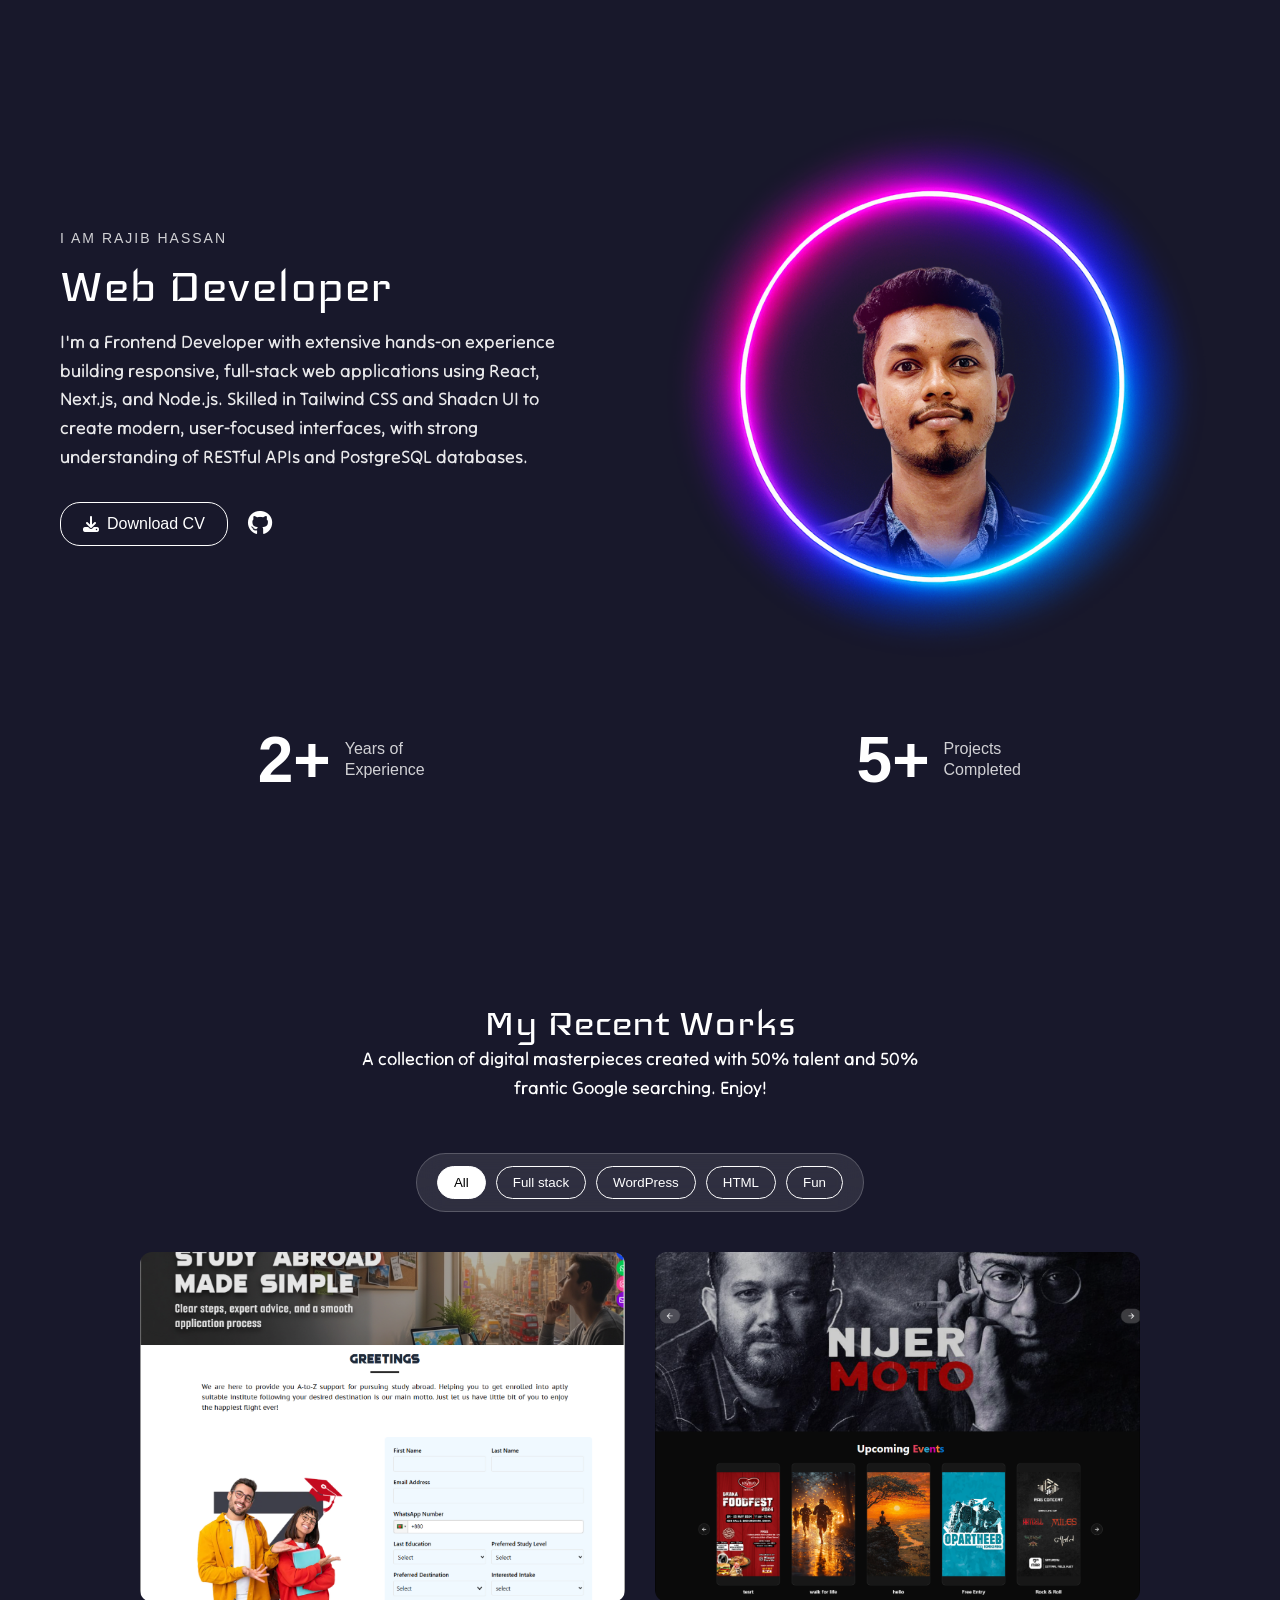
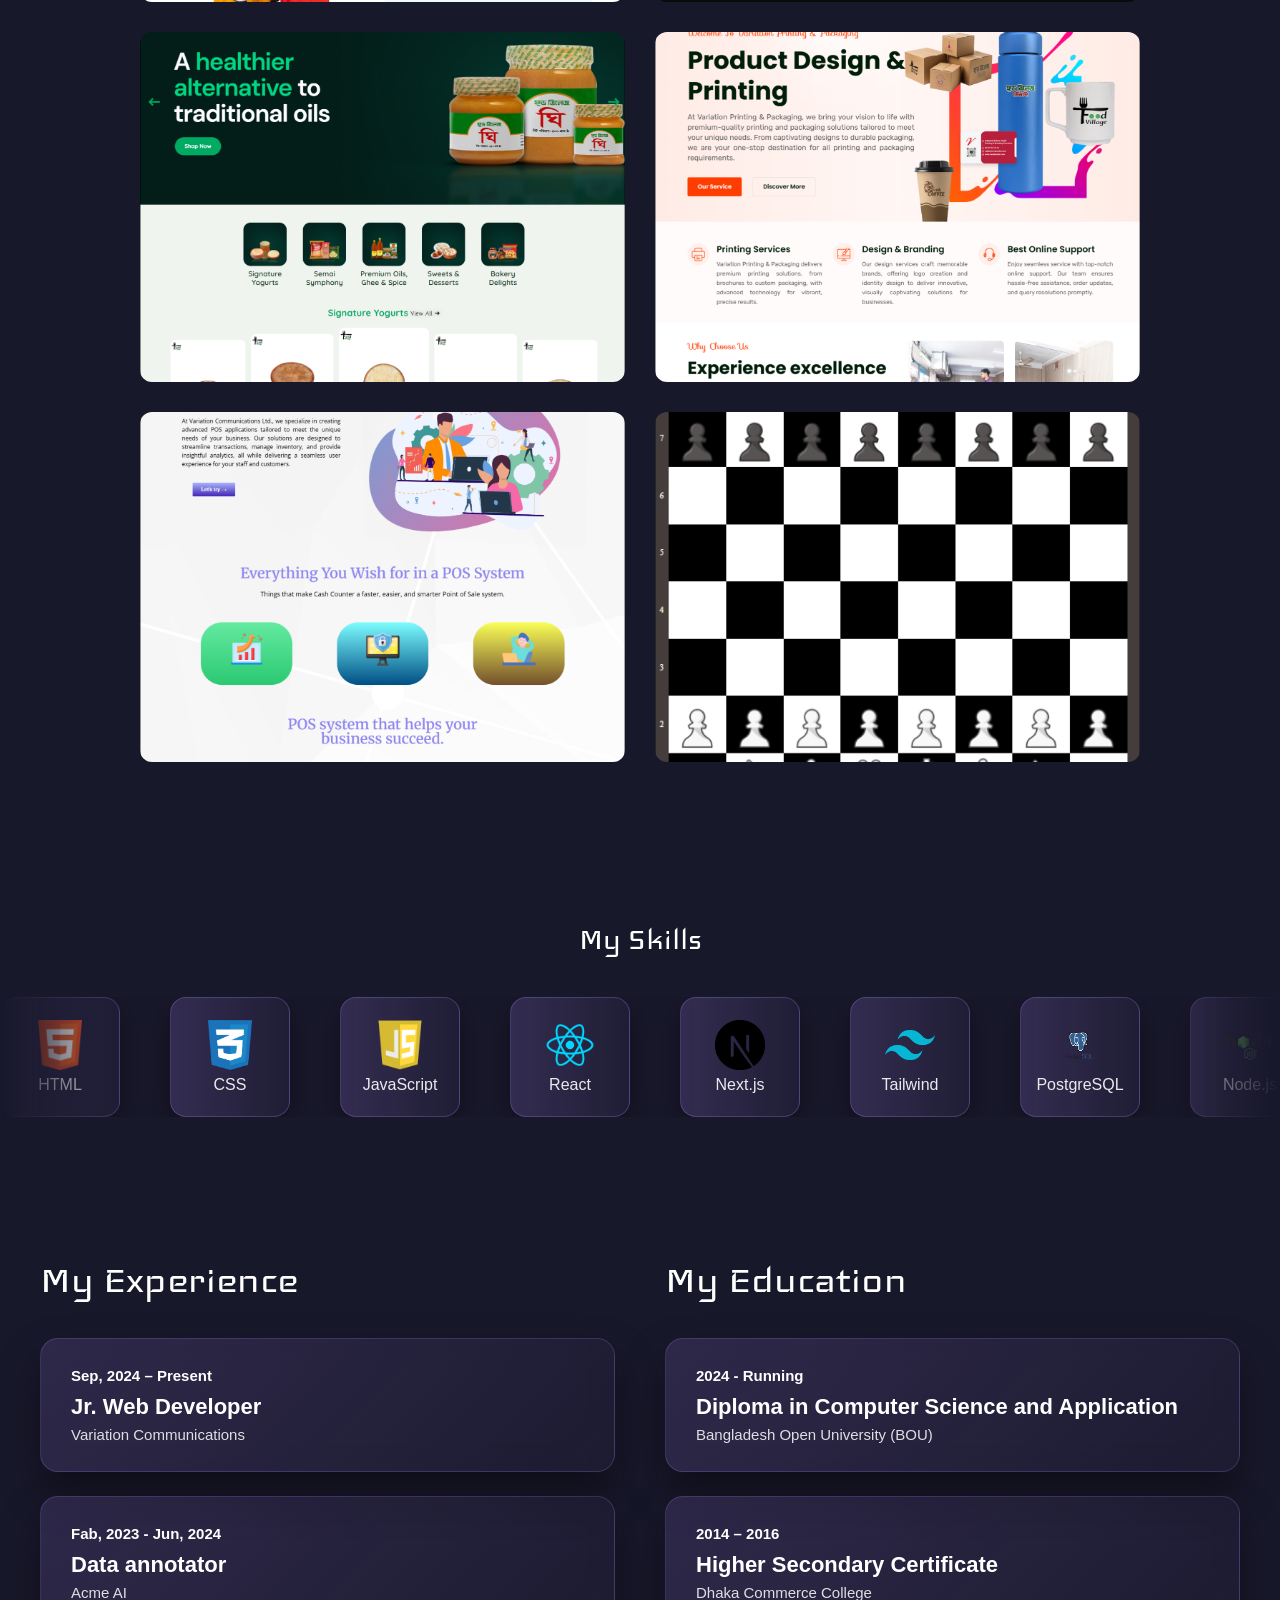
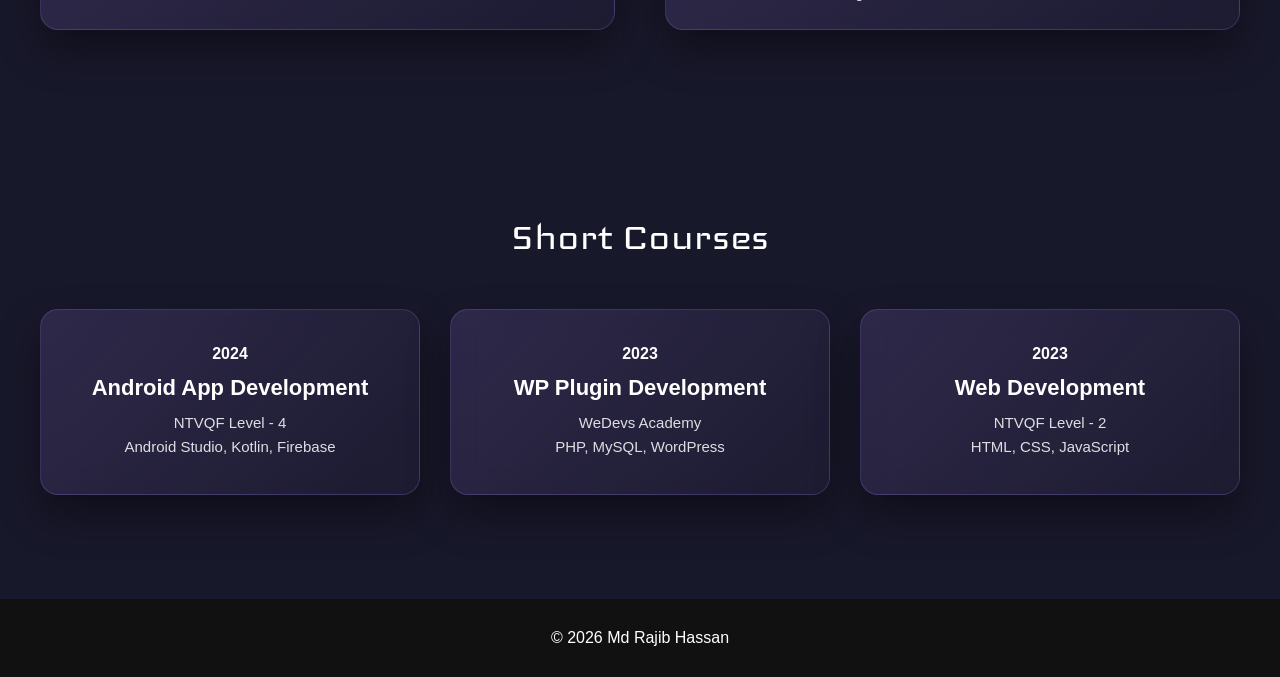
==== commit 603908a0: "click updated" ====
--- a/index.html
+++ b/index.html
@@ -237,8 +237,8 @@
 
         <!-- LINKS -->
         <div class="modal-links">
-          <a id="liveLink" target="_blank">Live Site</a>
-          <a id="githubLink" target="_blank">GitHub</a>
+          <a id="liveLink" href="#" target="_blank">Live Site</a>
+          <a id="githubLink" href="#" target="_blank">GitHub</a>
         </div>
 
         <!-- TECH -->
--- a/style.css
+++ b/style.css
@@ -355,6 +355,7 @@
   justify-content: center;
   align-items: center;
   z-index: 9999;
+  pointer-events: auto;
 }
 
 .portfolio-modal.active {
@@ -370,6 +371,7 @@
   overflow-y: auto; /* Adds scroll if content is too long */
   text-align: left; /* Changed from justify for better readability */
   position: relative;
+pointer-events: auto;
 }
 
 .modal-links {
@@ -599,9 +601,24 @@
 }
 
 /* CAROUSEL */
+/* --- BASE STYLES --- */
+.skills-section {
+  padding: 60px 0;
+  overflow: hidden;
+}
+
+.section-title {
+  text-align: center;
+  margin-bottom: 40px;
+  font-size: 36px;
+}
+
 .skills-carousel {
   overflow: hidden;
   width: 100%;
+  /* Added a subtle fade effect on the edges for a premium look */
+  mask-image: linear-gradient(to right, transparent, black 10%, black 90%, transparent);
+  -webkit-mask-image: linear-gradient(to right, transparent, black 10%, black 90%, transparent);
 }
 
 .skills-track {
@@ -610,11 +627,16 @@
   animation: slide 35s linear infinite;
 }
 
+/* Pause animation on hover for better UX */
+.skills-track:hover {
+  animation-play-state: paused;
+}
+
 /* CARD */
 .skill-card {
   width: 120px;
   height: 120px;
-  margin-right: 50px;
+  margin-right: 50px; /* Gap between cards */
   background: linear-gradient(
     90deg,
     rgba(178, 140, 255, 0.18),
@@ -622,22 +644,14 @@
   );
   backdrop-filter: blur(12px);
   -webkit-backdrop-filter: blur(12px);
-
   border: 1px solid rgba(178, 140, 255, 0.25);
   border-radius: 16px;
-
   display: flex;
   flex-direction: column;
   align-items: center;
   justify-content: center;
-
-  box-shadow:
-    0 10px 30px rgba(0, 0, 0, 0.4),
-    inset 0 0 0 rgba(255, 255, 255, 0);
-
-  transition:
-    transform 0.3s ease,
-    box-shadow 0.3s ease;
+  box-shadow: 0 10px 30px rgba(0, 0, 0, 0.4);
+  transition: transform 0.3s ease;
 }
 
 .skill-card img {
@@ -648,9 +662,54 @@
 }
 
 .skill-card span {
-  font-size: 17px;
+  font-size: 16px;
   text-align: center;
   opacity: 0.9;
+}
+
+/* --- MOBILE RESPONSIVE --- */
+
+@media (max-width: 768px) {
+  .section-title {
+    font-size: 28px;
+  }
+
+  .skill-card {
+    width: 100px; /* Smaller cards */
+    height: 100px;
+    margin-right: 30px; /* Smaller gap */
+    border-radius: 12px;
+  }
+
+  .skill-card img {
+    width: 40px;
+    height: 40px;
+  }
+
+  .skill-card span {
+    font-size: 14px;
+  }
+  
+  .skills-track {
+    animation-duration: 25s; /* Speed up slightly for smaller screens */
+  }
+}
+
+@media (max-width: 480px) {
+  .skill-card {
+    width: 90px;
+    height: 90px;
+    margin-right: 20px;
+  }
+
+  .skill-card img {
+    width: 35px;
+    height: 35px;
+  }
+
+  .skill-card span {
+    font-size: 12px;
+  }
 }
 
 /* INFINITE LOOP */
@@ -738,6 +797,7 @@
 
   .timeline-title {
     font-size: 30px;
+    text-align: center;
   }
 }
 
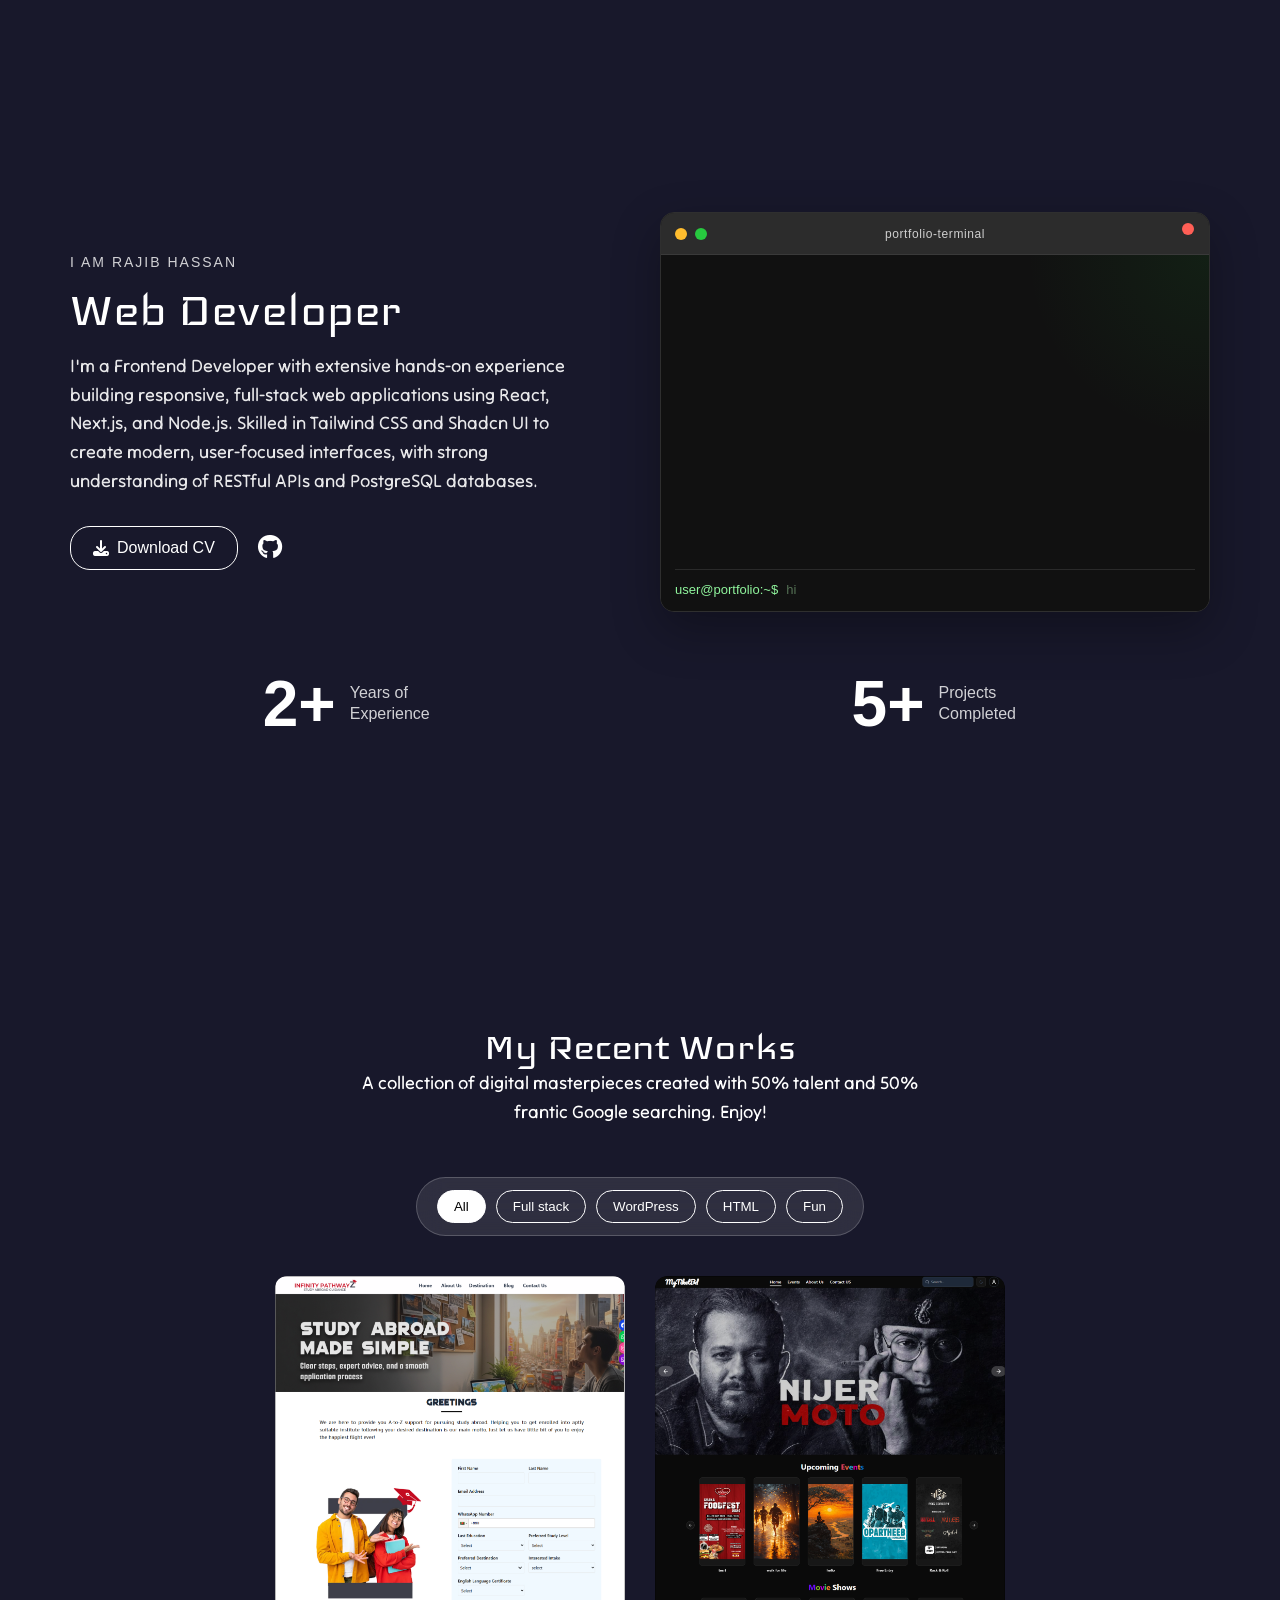
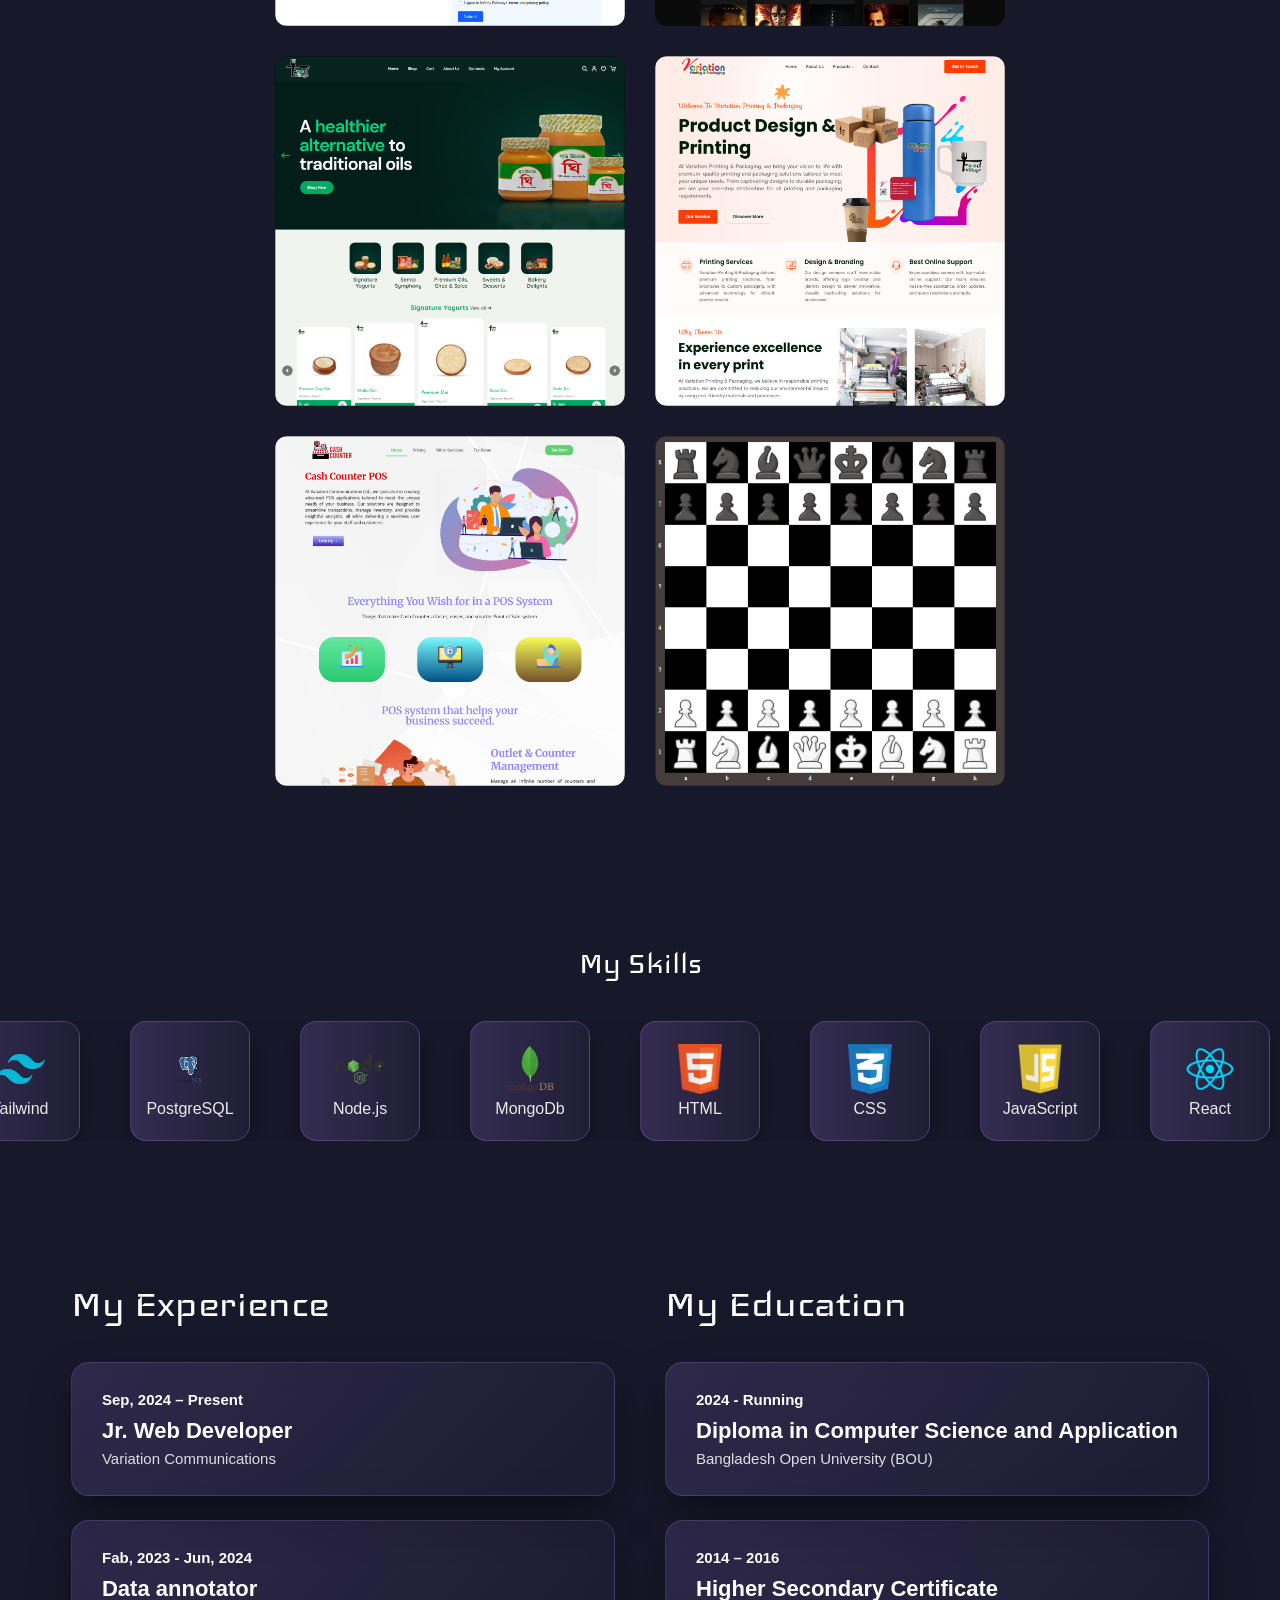
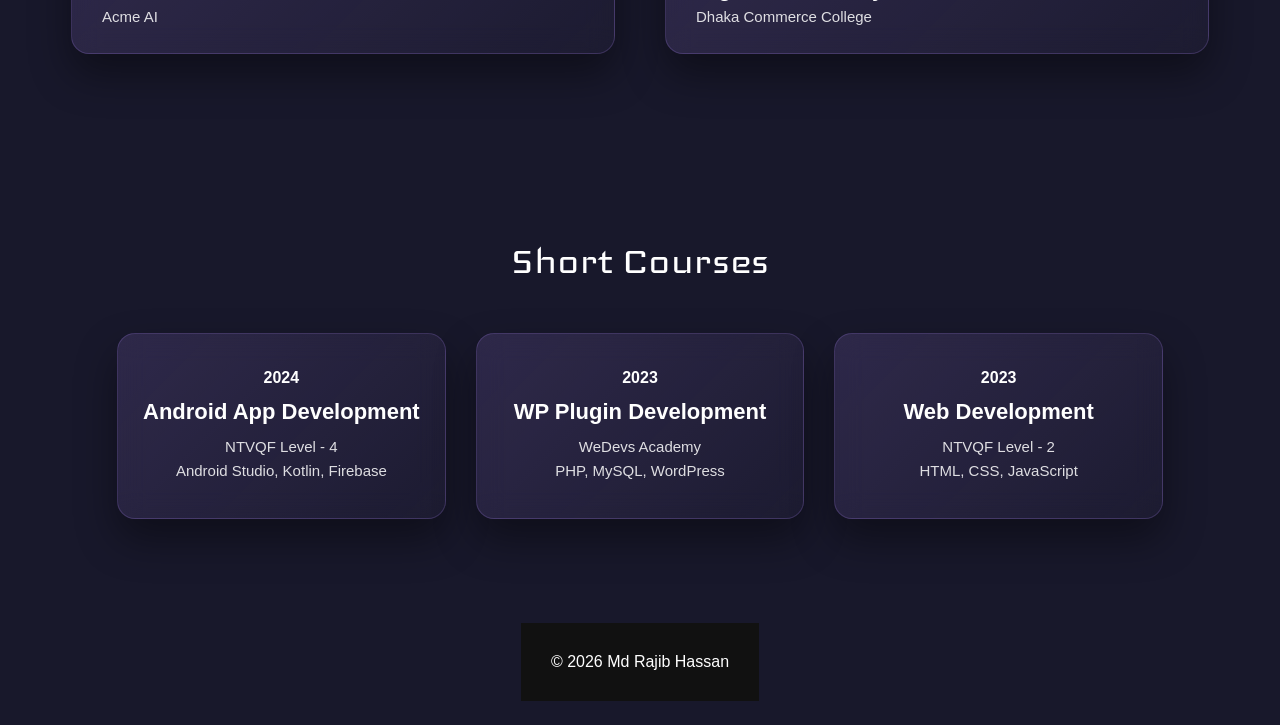
==== commit 15820d17: "okay" ====
--- a/index.html
+++ b/index.html
@@ -64,7 +64,7 @@
             </p>
 
             <div class="hero-actions">
-              <a href="asset/RajibCv.pdf" download class="btn">
+              <a href="asset/RajibCv.pdf" download class="btan">
                 <i class="fa-solid fa-download"></i>
                 Download CV
               </a>
@@ -80,9 +80,32 @@
           </div>
 
           <!-- DESKTOP IMAGE -->
-          <div class="hero-image desktop-only">
-            <img src="pic/RAJ.png" alt="Rajib Hassan" />
-          </div>
+          <section class="terminal-card" aria-label="Interactive terminal card">
+        <div class="terminal-header">
+            <div class="buttons">
+                <button class="btn close" type="button" aria-label="Close terminal" data-tooltip="Close"></button>
+                <button class="btn minimize" type="button" aria-label="Minimize terminal" data-tooltip="Minimize"></button>
+                <button class="btn maximize" type="button" aria-label="Maximize terminal" data-tooltip="Maximize"></button>
+            </div>
+            <div class="title">portfolio-terminal</div>
+        </div>
+
+        <div class="terminal-body">
+            <div class="terminal-output" id="terminal-output" aria-live="polite"></div>
+
+            <form class="terminal-input-bar" id="terminal-form" autocomplete="off">
+                <label class="prompt" for="terminal-input">user@portfolio:~$</label>
+                <input
+                    id="terminal-input"
+                    class="terminal-input"
+                    type="text"
+                    spellcheck="false"
+                    placeholder="hi"
+                    aria-label="Terminal input"
+                >
+            </form>
+        </div>
+    </section>
         </div>
 
         <!-- FUN FACTS -->
--- a/style.css
+++ b/style.css
@@ -11,9 +11,15 @@
 /* BASE */
 body {
   margin: 0;
-  font-family: Arial, sans-serif;
   background: #18182b;
   color: #fff;
+  margin: 0;
+  min-height: 100vh;
+  display: grid;
+  place-items: center;
+  padding: 24px;
+  /* background: transparent; */
+  font-family: "Courier New", Courier, monospace, Arial, sans-serif ;
 }
 
 .container {
@@ -66,12 +72,6 @@
 }
 
 /* IMAGE STYLES */
-.hero-image img {
-  max-width: 100%;
-  height: auto;
-  border-radius: 12%;
-  display: block;
-}
 
 /* ACTIONS & BUTTONS */
 .hero-actions {
@@ -81,7 +81,7 @@
   margin-top: 20px;
 }
 
-.btn {
+.btan {
   display: inline-flex;
   align-items: center;
   gap: 8px;
@@ -108,6 +108,247 @@
 .fa-github:hover {
   color: #629FAD;
   transform: scale(1.1);
+}
+
+/* terminal */
+.terminal-card {
+  width: 550px;
+  height: 400px;
+  display: flex;
+  flex-direction: column;
+  background: #111;
+  border: 1px solid #2f2f2f;
+  border-radius: 14px;
+  overflow: hidden;
+  box-shadow: 0 18px 48px rgba(0, 0, 0, 0.3);
+}
+
+.terminal-header {
+  position: relative;
+  display: flex;
+  align-items: center;
+  gap: 12px;
+  flex: 0 0 42px;
+  padding: 0 14px;
+  background: #2c2c2c;
+  border-bottom: 1px solid #3a3a3a;
+}
+
+.buttons {
+  display: flex;
+  gap: 8px;
+  z-index: 1;
+}
+
+.btn {
+  position: relative;
+  width: 12px;
+  height: 12px;
+  border: 0;
+  border-radius: 50%;
+  padding: 0;
+  cursor: default;
+}
+
+.btn::after {
+  content: attr(data-tooltip);
+  position: absolute;
+  left: 50%;
+  bottom: calc(40% + 8px);
+  transform: translateX(-30%) translateY(6px);
+  padding: 4px 7px;
+  border-radius: 6px;
+  background: rgba(0, 0, 0, 0.92);
+  color: #fff;
+  font-size: 10px;
+  line-height: 1;
+  white-space: nowrap;
+  opacity: 0;
+  pointer-events: none;
+  transition: opacity 0.18s ease, transform 0.18s ease;
+}
+
+.btn:hover::after,
+.btn:focus-visible::after {
+  opacity: 1;
+  transform: translateX(-50%) translateY(0);
+}
+
+.close {
+  background: #ff5f56;
+}
+
+.minimize {
+  background: #ffbd2e;
+}
+
+.maximize {
+  background: #27c93f;
+}
+
+.title {
+  position: absolute;
+  inset: 0;
+  display: grid;
+  place-items: center;
+  color: #cfcfcf;
+  font-size: 12px;
+  letter-spacing: 0.05em;
+  pointer-events: none;
+}
+
+.terminal-body {
+  flex: 1;
+  min-height: 0;
+  display: flex;
+  flex-direction: column;
+  padding: 14px;
+  background:
+    radial-gradient(circle at top right, rgba(39, 201, 63, 0.08), transparent 28%),
+    #111;
+}
+
+.terminal-output {
+  flex: 1;
+  min-height: 0;
+  overflow-y: auto;
+  overflow-x: hidden;
+  padding-right: 6px;
+  display: flex;
+  flex-direction: column;
+  gap: 10px;
+  color: #90f59d;
+  scrollbar-width: thin;
+  scrollbar-color: #315735 #151515;
+}
+
+.terminal-output::-webkit-scrollbar {
+  width: 8px;
+}
+
+.terminal-output::-webkit-scrollbar-track {
+  background: #151515;
+}
+
+.terminal-output::-webkit-scrollbar-thumb {
+  background: #315735;
+  border-radius: 999px;
+}
+
+.terminal-line,
+.terminal-comment,
+.terminal-text,
+.terminal-list,
+.terminal-helper {
+  margin: 0;
+  font-size: 13px;
+  line-height: 1.6;
+  overflow-wrap: anywhere;
+}
+
+.terminal-comment {
+  color: #6e816e;
+}
+
+.terminal-helper {
+  color: #e2ca7a;
+}
+
+.terminal-list {
+  padding-left: 20px;
+}
+
+.prompt {
+  color: #90f59d;
+  font-size: 13px;
+  white-space: nowrap;
+}
+
+.terminal-input-bar {
+  flex: 0 0 auto;
+  display: flex;
+  align-items: center;
+  gap: 8px;
+  margin-top: 12px;
+  padding-top: 12px;
+  border-top: 1px solid #2a2a2a;
+}
+
+.terminal-input {
+  width: 100%;
+  border: 0;
+  outline: 0;
+  background: transparent;
+  color: #f5f5f5;
+  font: inherit;
+  font-size: 13px;
+}
+
+.terminal-input::placeholder {
+  color: #547054;
+}
+
+.terminal-panel {
+  border: 1px solid #2c5032;
+  border-radius: 10px;
+  background: rgba(12, 27, 14, 0.85);
+  padding: 10px;
+}
+
+.terminal-panel img {
+  display: block;
+  width: 100%;
+  max-height: 190px;
+  object-fit: cover;
+  border: 1px solid #36553a;
+  border-radius: 8px;
+  margin-bottom: 10px;
+}
+
+.panel-input-note {
+  margin: 0;
+  color: #d7dfd7;
+  font-size: 12px;
+}
+
+.contact-row {
+  display: flex;
+  align-items: center;
+  gap: 10px;
+  margin-bottom: 8px;
+  color: #f5f5f5;
+}
+
+.whatsapp-badge {
+  width: 28px;
+  height: 28px;
+  border-radius: 50%;
+  display: grid;
+  place-items: center;
+  background: #25d366;
+  color: #0d1a10;
+  font-size: 14px;
+  font-weight: 700;
+}
+
+@media (max-width: 620px) {
+  body {
+    padding: 12px;
+  }
+
+  .terminal-card {
+    width: min(550px, calc(100vw - 24px));
+    height: min(400px, calc(100vh - 24px));
+  }
+
+  .terminal-input-bar {
+    flex-direction: column;
+    align-items: flex-start;
+  }
+
+  .terminal-input {
+    width: 100%;
+  }
 }
 
 /* FUN FACTS */
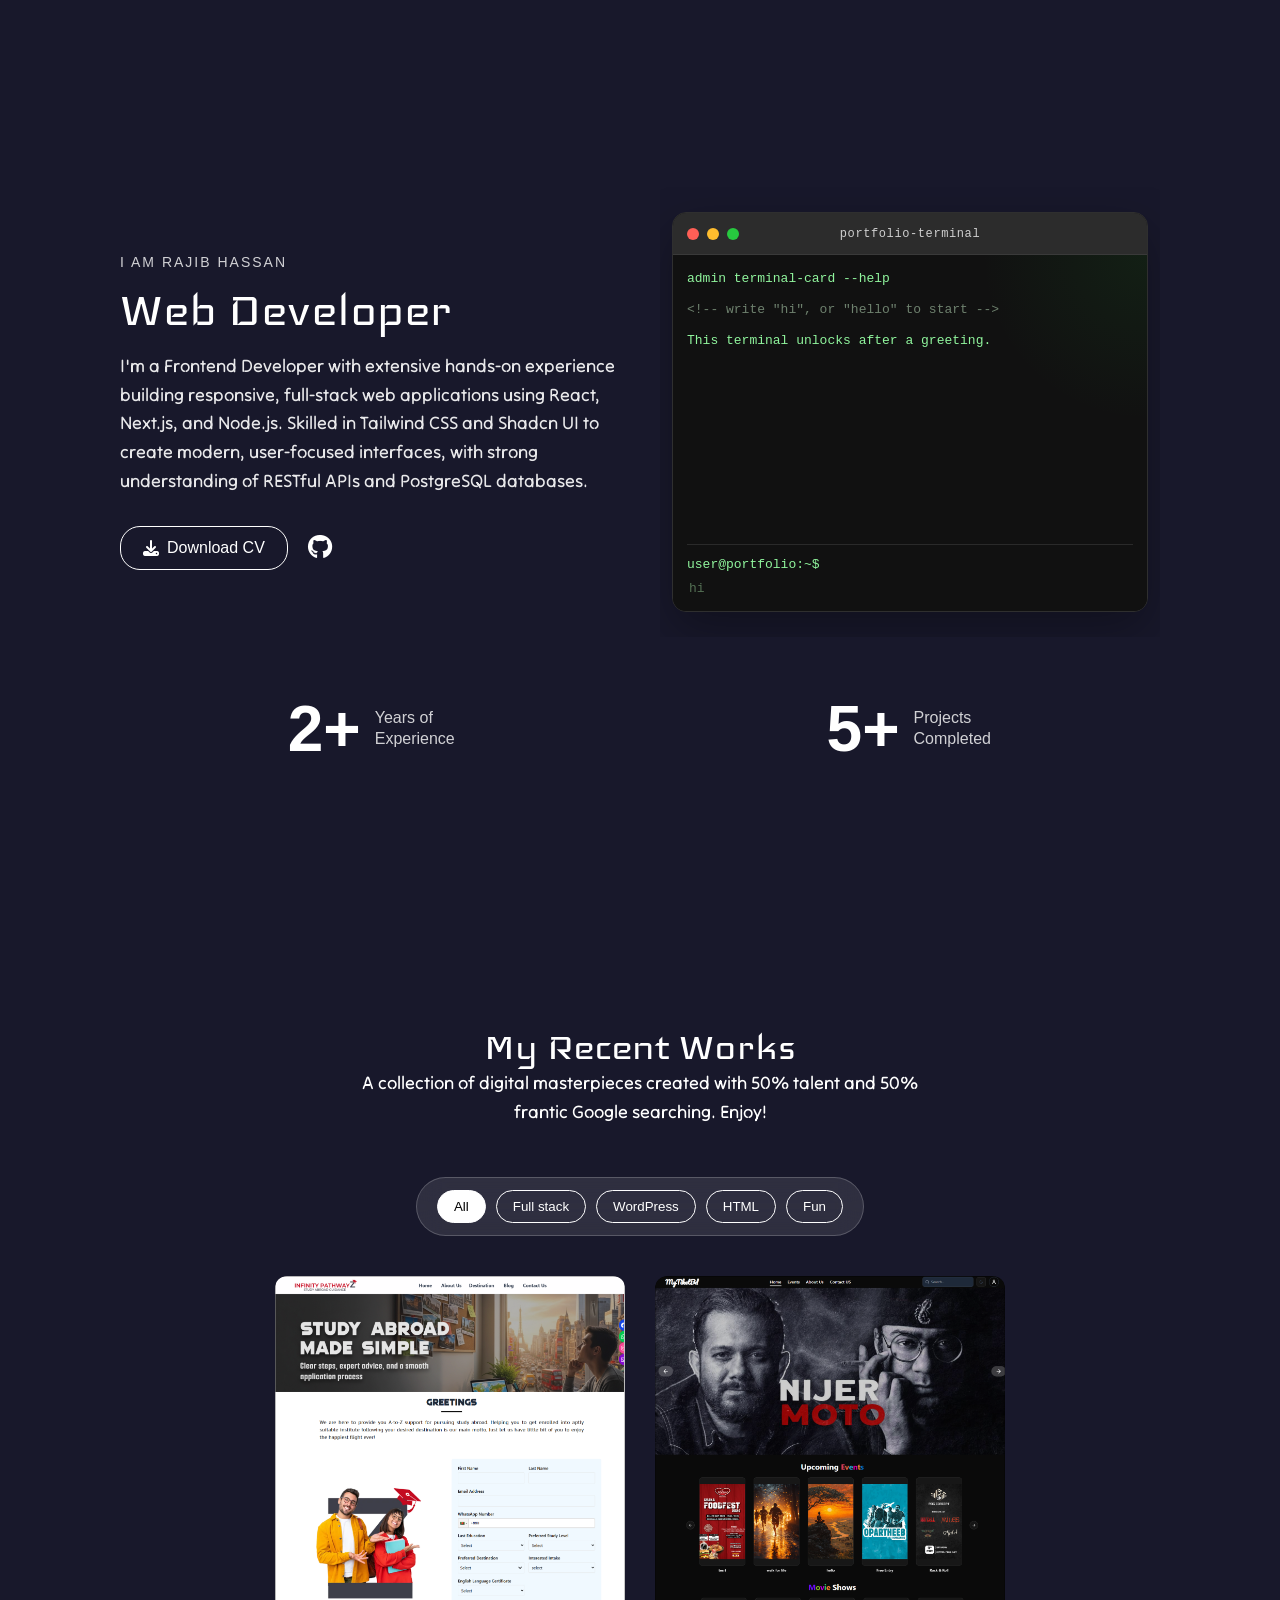
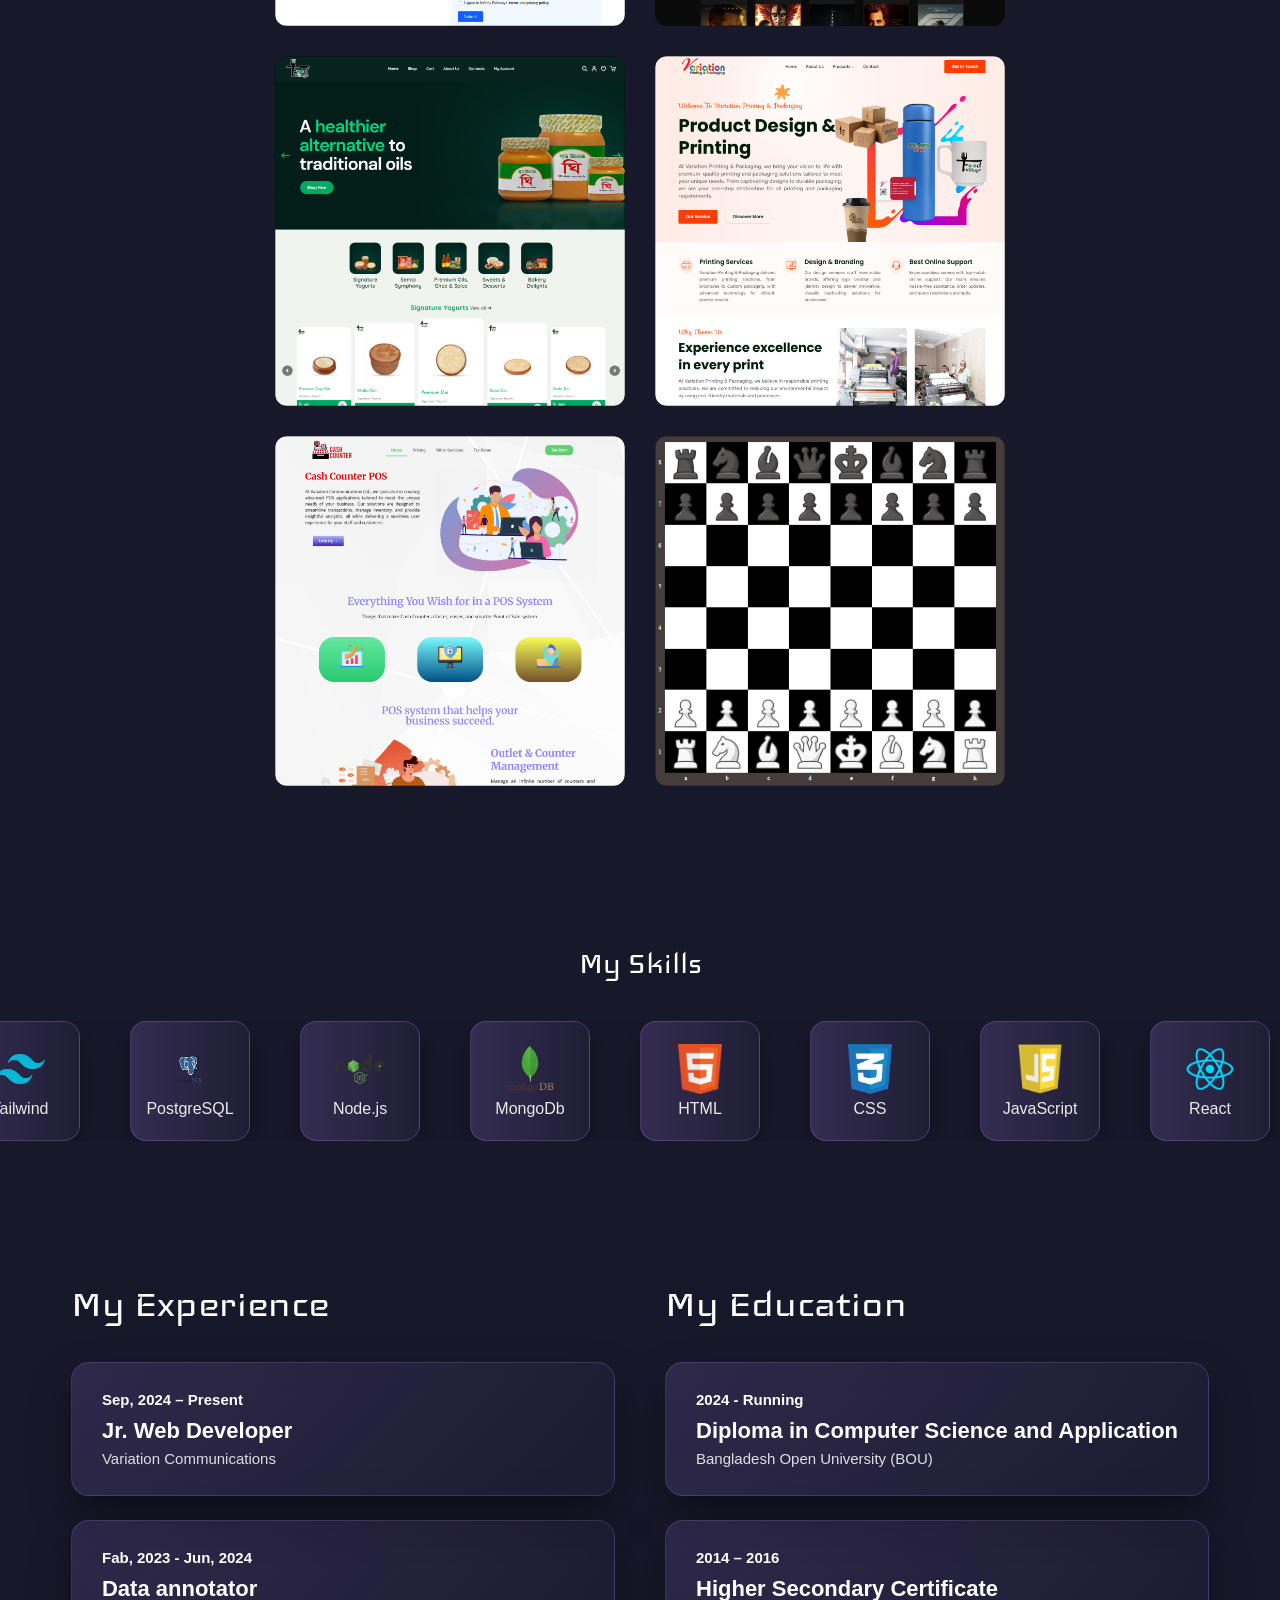
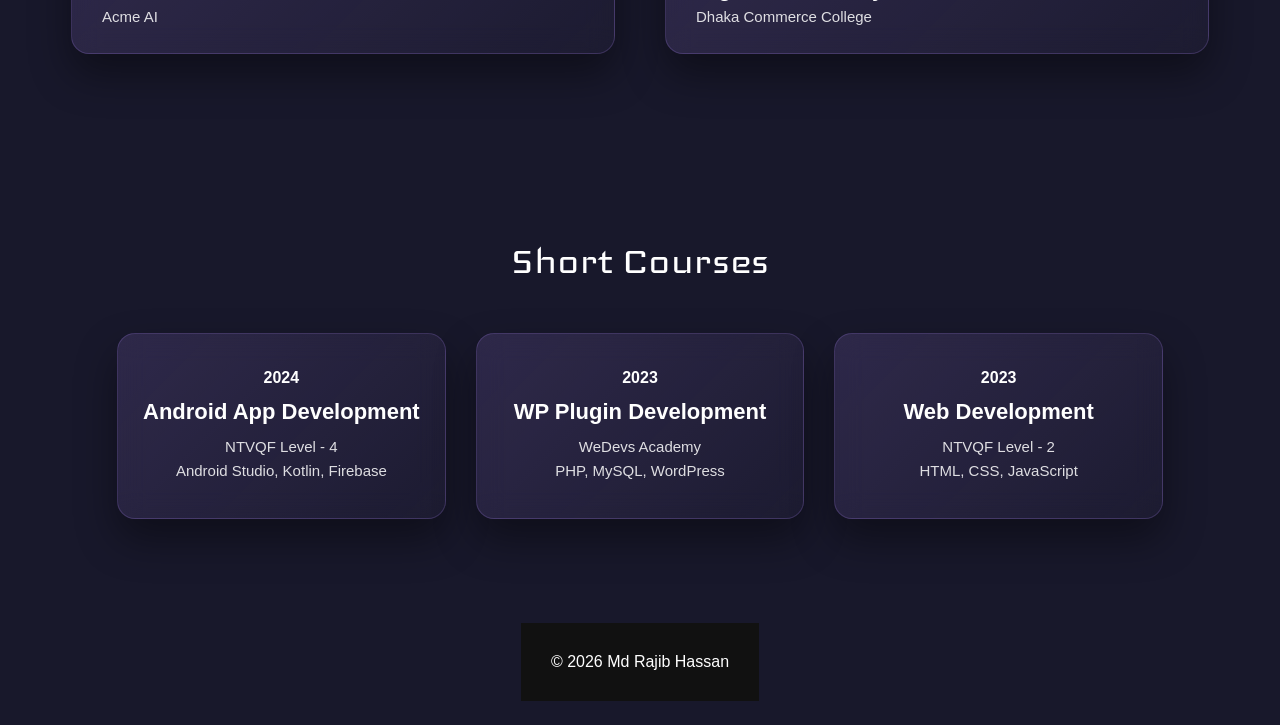
==== commit bc03753b: "a rainy day" ====
--- a/index.html
+++ b/index.html
@@ -1,4 +1,4 @@
-<!DOCTYPE html>
+<!doctype html>
 <html lang="en">
   <head>
     <meta charset="UTF-8" />
@@ -80,32 +80,8 @@
           </div>
 
           <!-- DESKTOP IMAGE -->
-          <section class="terminal-card" aria-label="Interactive terminal card">
-        <div class="terminal-header">
-            <div class="buttons">
-                <button class="btn close" type="button" aria-label="Close terminal" data-tooltip="Close"></button>
-                <button class="btn minimize" type="button" aria-label="Minimize terminal" data-tooltip="Minimize"></button>
-                <button class="btn maximize" type="button" aria-label="Maximize terminal" data-tooltip="Maximize"></button>
-            </div>
-            <div class="title">portfolio-terminal</div>
-        </div>
-
-        <div class="terminal-body">
-            <div class="terminal-output" id="terminal-output" aria-live="polite"></div>
-
-            <form class="terminal-input-bar" id="terminal-form" autocomplete="off">
-                <label class="prompt" for="terminal-input">user@portfolio:~$</label>
-                <input
-                    id="terminal-input"
-                    class="terminal-input"
-                    type="text"
-                    spellcheck="false"
-                    placeholder="hi"
-                    aria-label="Terminal input"
-                >
-            </form>
-        </div>
-    </section>
+           <iframe src="./terminal/card.html" frameborder="0" style="height: 450px; width: 500px;"></iframe>
+          
         </div>
 
         <!-- FUN FACTS -->
@@ -136,7 +112,8 @@
         <div class="section-header">
           <h2>My Recent Works</h2>
           <p>
-            A collection of digital masterpieces created with 50% talent and 50% frantic Google searching. Enjoy!
+            A collection of digital masterpieces created with 50% talent and 50%
+            frantic Google searching. Enjoy!
           </p>
         </div>
 
--- a/style.css
+++ b/style.css
@@ -195,160 +195,6 @@
   font-size: 12px;
   letter-spacing: 0.05em;
   pointer-events: none;
-}
-
-.terminal-body {
-  flex: 1;
-  min-height: 0;
-  display: flex;
-  flex-direction: column;
-  padding: 14px;
-  background:
-    radial-gradient(circle at top right, rgba(39, 201, 63, 0.08), transparent 28%),
-    #111;
-}
-
-.terminal-output {
-  flex: 1;
-  min-height: 0;
-  overflow-y: auto;
-  overflow-x: hidden;
-  padding-right: 6px;
-  display: flex;
-  flex-direction: column;
-  gap: 10px;
-  color: #90f59d;
-  scrollbar-width: thin;
-  scrollbar-color: #315735 #151515;
-}
-
-.terminal-output::-webkit-scrollbar {
-  width: 8px;
-}
-
-.terminal-output::-webkit-scrollbar-track {
-  background: #151515;
-}
-
-.terminal-output::-webkit-scrollbar-thumb {
-  background: #315735;
-  border-radius: 999px;
-}
-
-.terminal-line,
-.terminal-comment,
-.terminal-text,
-.terminal-list,
-.terminal-helper {
-  margin: 0;
-  font-size: 13px;
-  line-height: 1.6;
-  overflow-wrap: anywhere;
-}
-
-.terminal-comment {
-  color: #6e816e;
-}
-
-.terminal-helper {
-  color: #e2ca7a;
-}
-
-.terminal-list {
-  padding-left: 20px;
-}
-
-.prompt {
-  color: #90f59d;
-  font-size: 13px;
-  white-space: nowrap;
-}
-
-.terminal-input-bar {
-  flex: 0 0 auto;
-  display: flex;
-  align-items: center;
-  gap: 8px;
-  margin-top: 12px;
-  padding-top: 12px;
-  border-top: 1px solid #2a2a2a;
-}
-
-.terminal-input {
-  width: 100%;
-  border: 0;
-  outline: 0;
-  background: transparent;
-  color: #f5f5f5;
-  font: inherit;
-  font-size: 13px;
-}
-
-.terminal-input::placeholder {
-  color: #547054;
-}
-
-.terminal-panel {
-  border: 1px solid #2c5032;
-  border-radius: 10px;
-  background: rgba(12, 27, 14, 0.85);
-  padding: 10px;
-}
-
-.terminal-panel img {
-  display: block;
-  width: 100%;
-  max-height: 190px;
-  object-fit: cover;
-  border: 1px solid #36553a;
-  border-radius: 8px;
-  margin-bottom: 10px;
-}
-
-.panel-input-note {
-  margin: 0;
-  color: #d7dfd7;
-  font-size: 12px;
-}
-
-.contact-row {
-  display: flex;
-  align-items: center;
-  gap: 10px;
-  margin-bottom: 8px;
-  color: #f5f5f5;
-}
-
-.whatsapp-badge {
-  width: 28px;
-  height: 28px;
-  border-radius: 50%;
-  display: grid;
-  place-items: center;
-  background: #25d366;
-  color: #0d1a10;
-  font-size: 14px;
-  font-weight: 700;
-}
-
-@media (max-width: 620px) {
-  body {
-    padding: 12px;
-  }
-
-  .terminal-card {
-    width: min(550px, calc(100vw - 24px));
-    height: min(400px, calc(100vh - 24px));
-  }
-
-  .terminal-input-bar {
-    flex-direction: column;
-    align-items: flex-start;
-  }
-
-  .terminal-input {
-    width: 100%;
-  }
 }
 
 /* FUN FACTS */
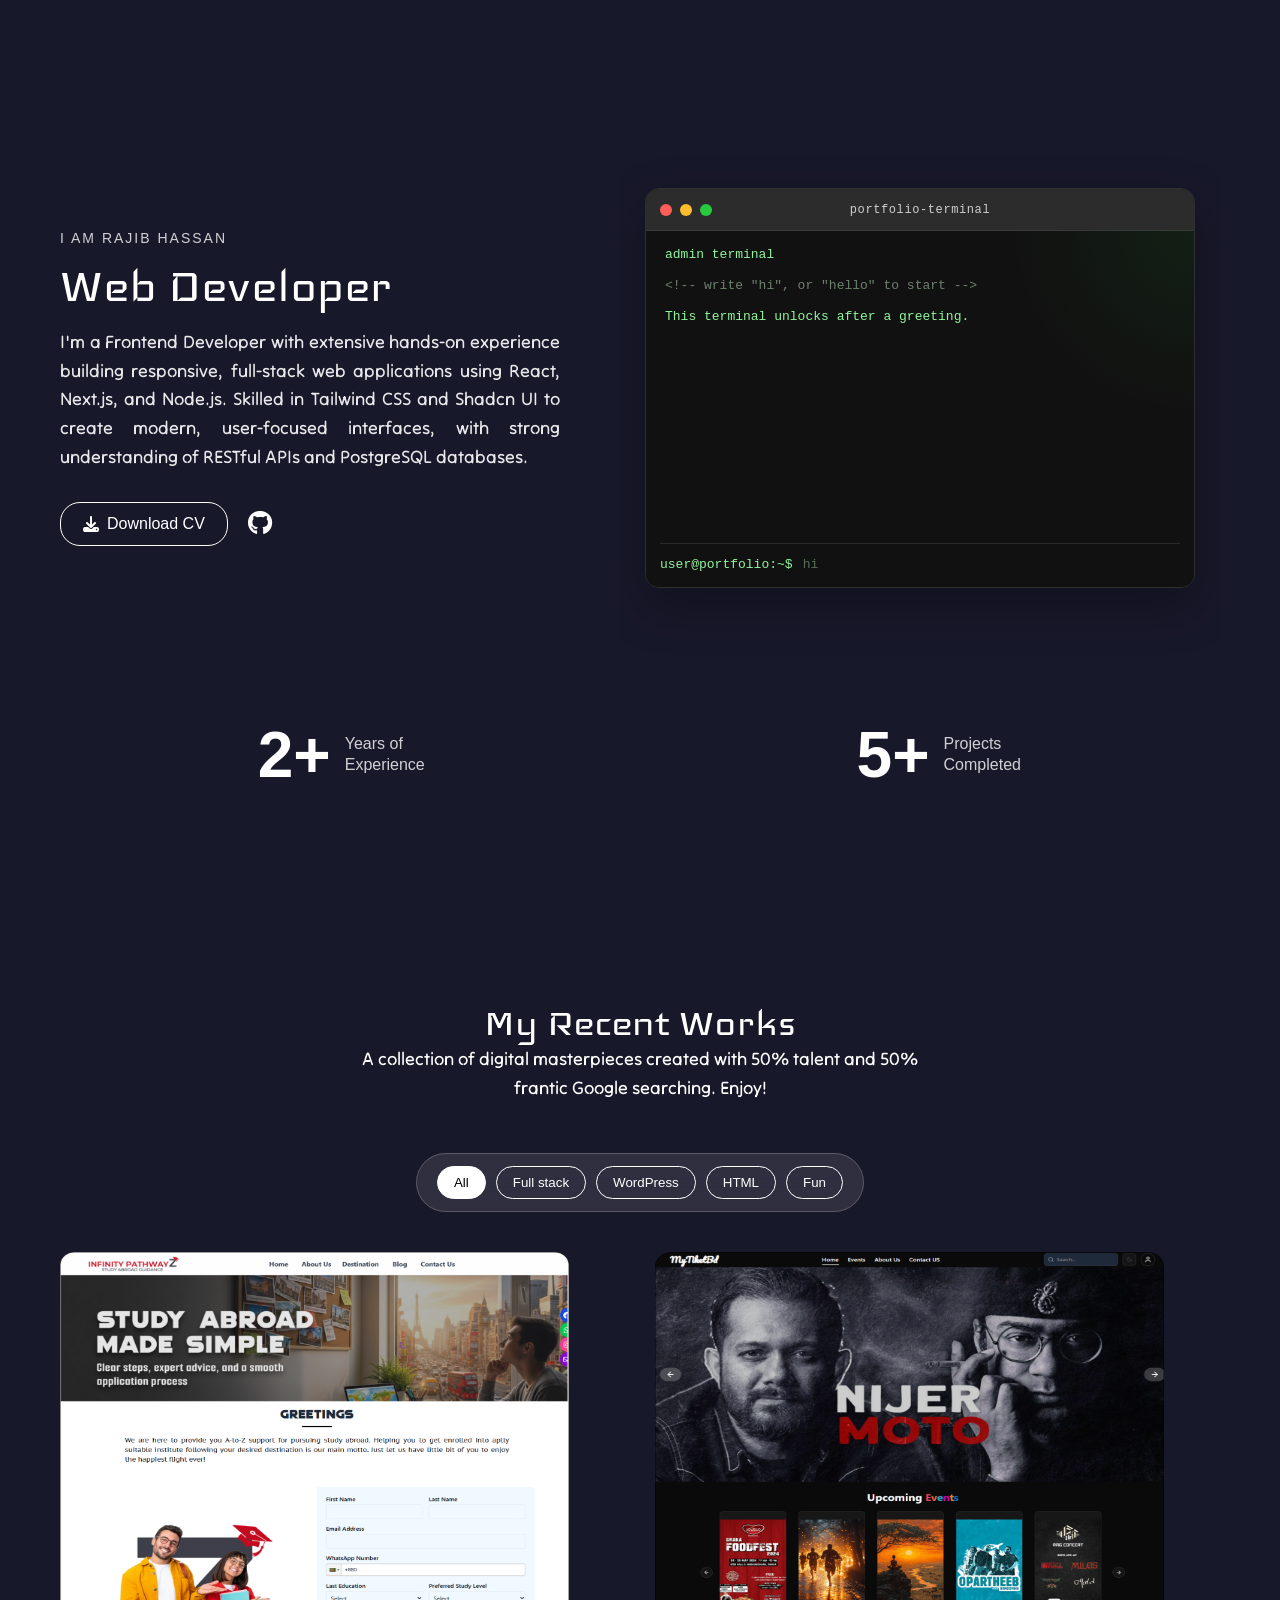
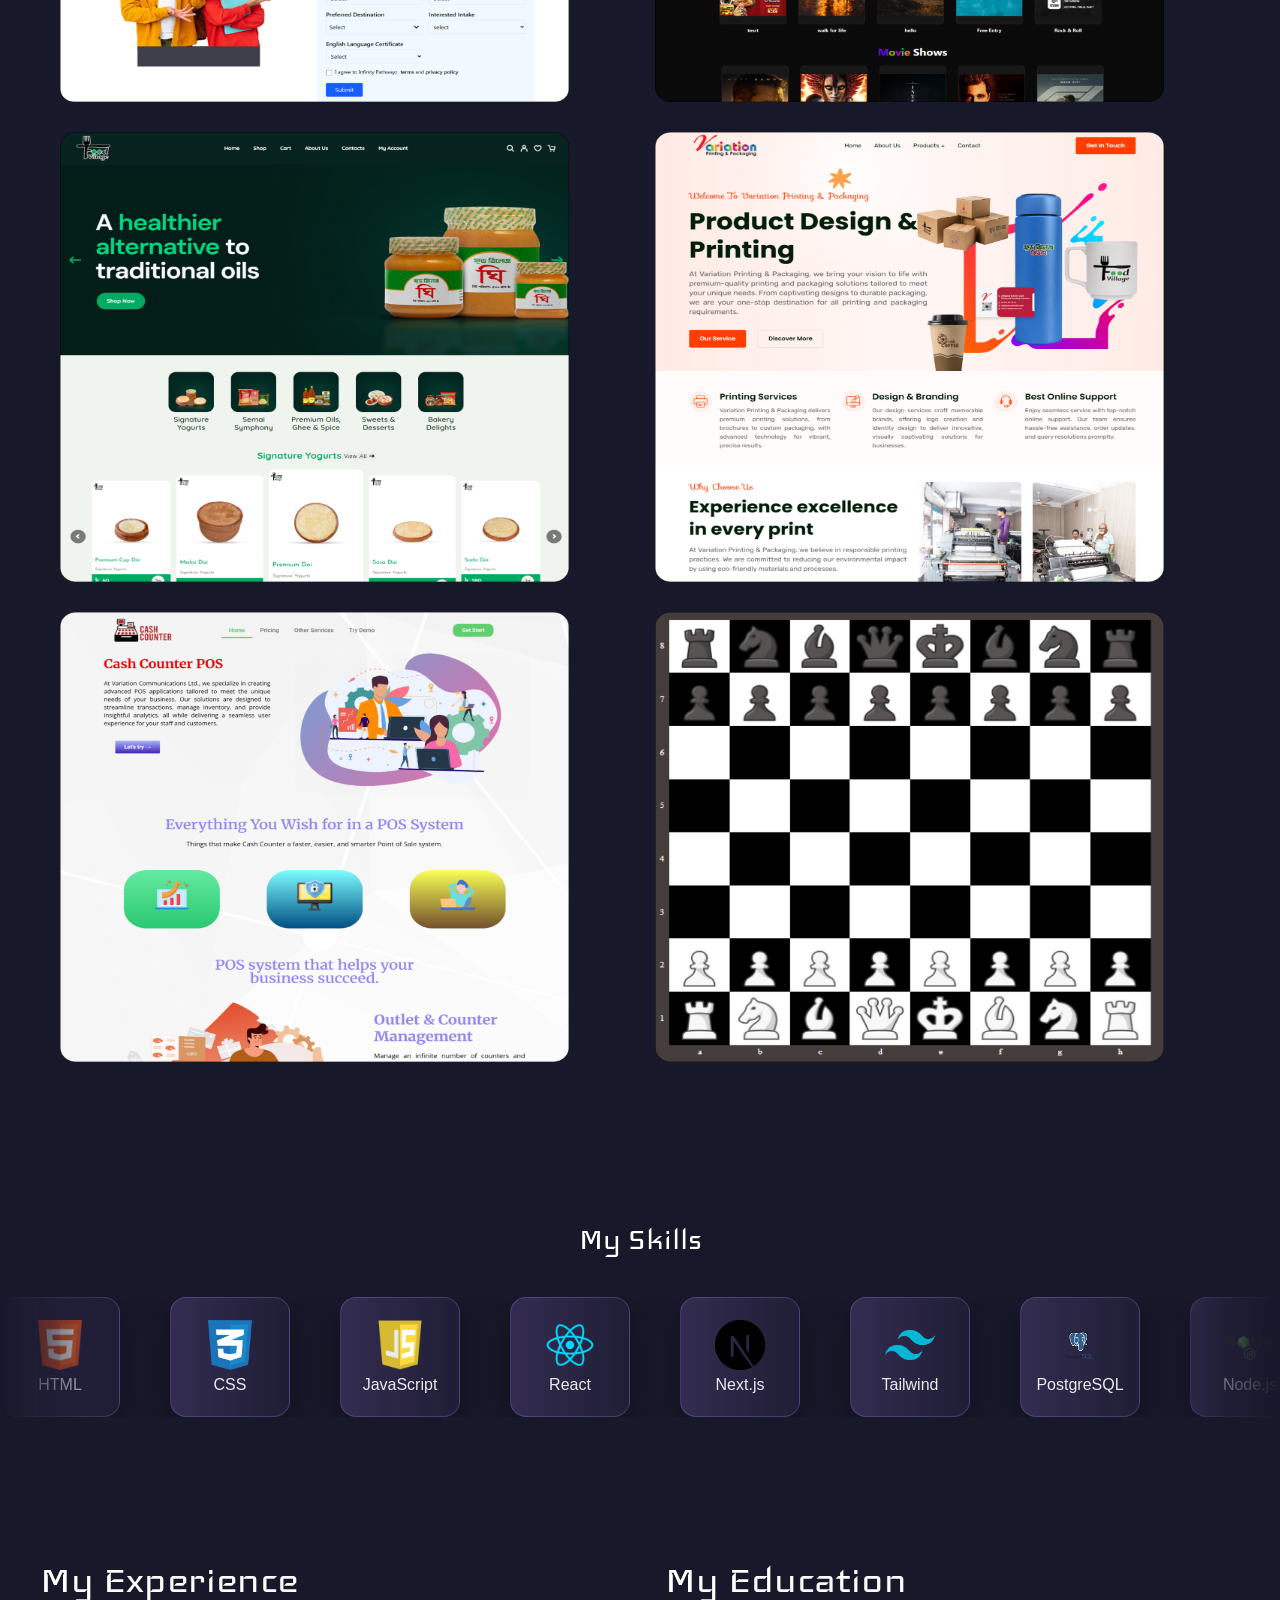
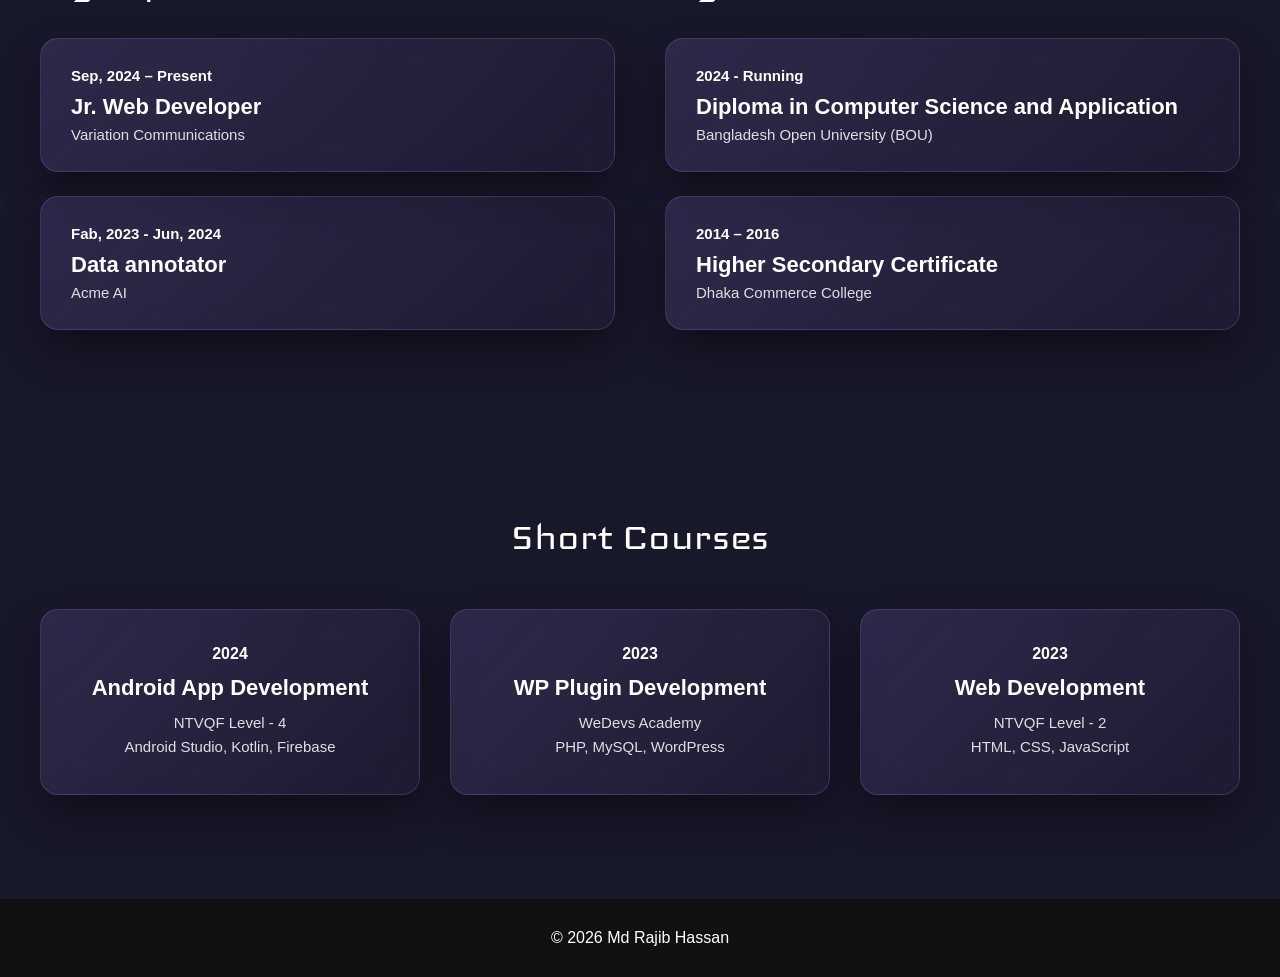
==== commit 244a75ed: "updated" ====
--- a/index.html
+++ b/index.html
@@ -80,7 +80,7 @@
           </div>
 
           <!-- DESKTOP IMAGE -->
-           <iframe src="./terminal/card.html" frameborder="0" style="height: 450px; width: 500px;"></iframe>
+           <iframe src="./terminal/card.html" frameborder="0" style="height: 550px; width: 600px;"></iframe>
           
         </div>
 
--- a/style.css
+++ b/style.css
@@ -13,11 +13,10 @@
   margin: 0;
   background: #18182b;
   color: #fff;
-  margin: 0;
-  min-height: 100vh;
-  display: grid;
-  place-items: center;
-  padding: 24px;
+  /* min-height: 100vh; */
+  /* display: grid; */
+  /* place-items: center; */
+  /* padding: 24px; */
   /* background: transparent; */
   font-family: "Courier New", Courier, monospace, Arial, sans-serif ;
 }
@@ -34,7 +33,7 @@
   min-height: 100vh;
   display: flex;
   align-items: center;
-  padding: 60px 0; /* Added padding for mobile breathing room */
+  padding: 10px 0; /* Added padding for mobile breathing room */
 }
 
 /* GRID - 2 Columns on Desktop */
@@ -69,6 +68,7 @@
   margin-bottom: 30px;
   font-family: "Tilt Neon", sans-serif;
   font-size: 18px;
+  text-align: justify;
 }
 
 /* IMAGE STYLES */
@@ -111,7 +111,7 @@
 }
 
 /* terminal */
-.terminal-card {
+/* .terminal-card {
   width: 550px;
   height: 400px;
   display: flex;
@@ -132,13 +132,8 @@
   padding: 0 14px;
   background: #2c2c2c;
   border-bottom: 1px solid #3a3a3a;
-}
-
-.buttons {
-  display: flex;
-  gap: 8px;
-  z-index: 1;
-}
+} */
+
 
 .btn {
   position: relative;
@@ -333,14 +328,14 @@
 .portfolio-grid {
   display: grid;
   grid-template-columns: repeat(2, 1fr); 
-  max-width: 1000px; /* Limits the total width on desktop to match your 500px+500px intent */
+  max-width: 1200px; /* Limits the total width on desktop to match your 500px+500px intent */
   margin: 0 auto;
   gap: 30px;
 }
 
 .portfolio-item {
-  width: 100%; /* Changed from 400px to 100% to fill the grid cell */
-  height: 350px; /* You can adjust height as needed */
+  width: 90%; /* Changed from 400px to 100% to fill the grid cell */
+  height: 450px; /* You can adjust height as needed */
   position: relative;
   overflow: hidden;
   cursor: pointer;
@@ -350,7 +345,7 @@
 .portfolio-item img {
   width: 100%;
   height: 100%;
-  object-fit: cover; /* Ensures images aren't stretched */
+  object-fit: fill; /* Ensures images aren't stretched */
   display: block;
   transition: transform 0.4s ease;
 }
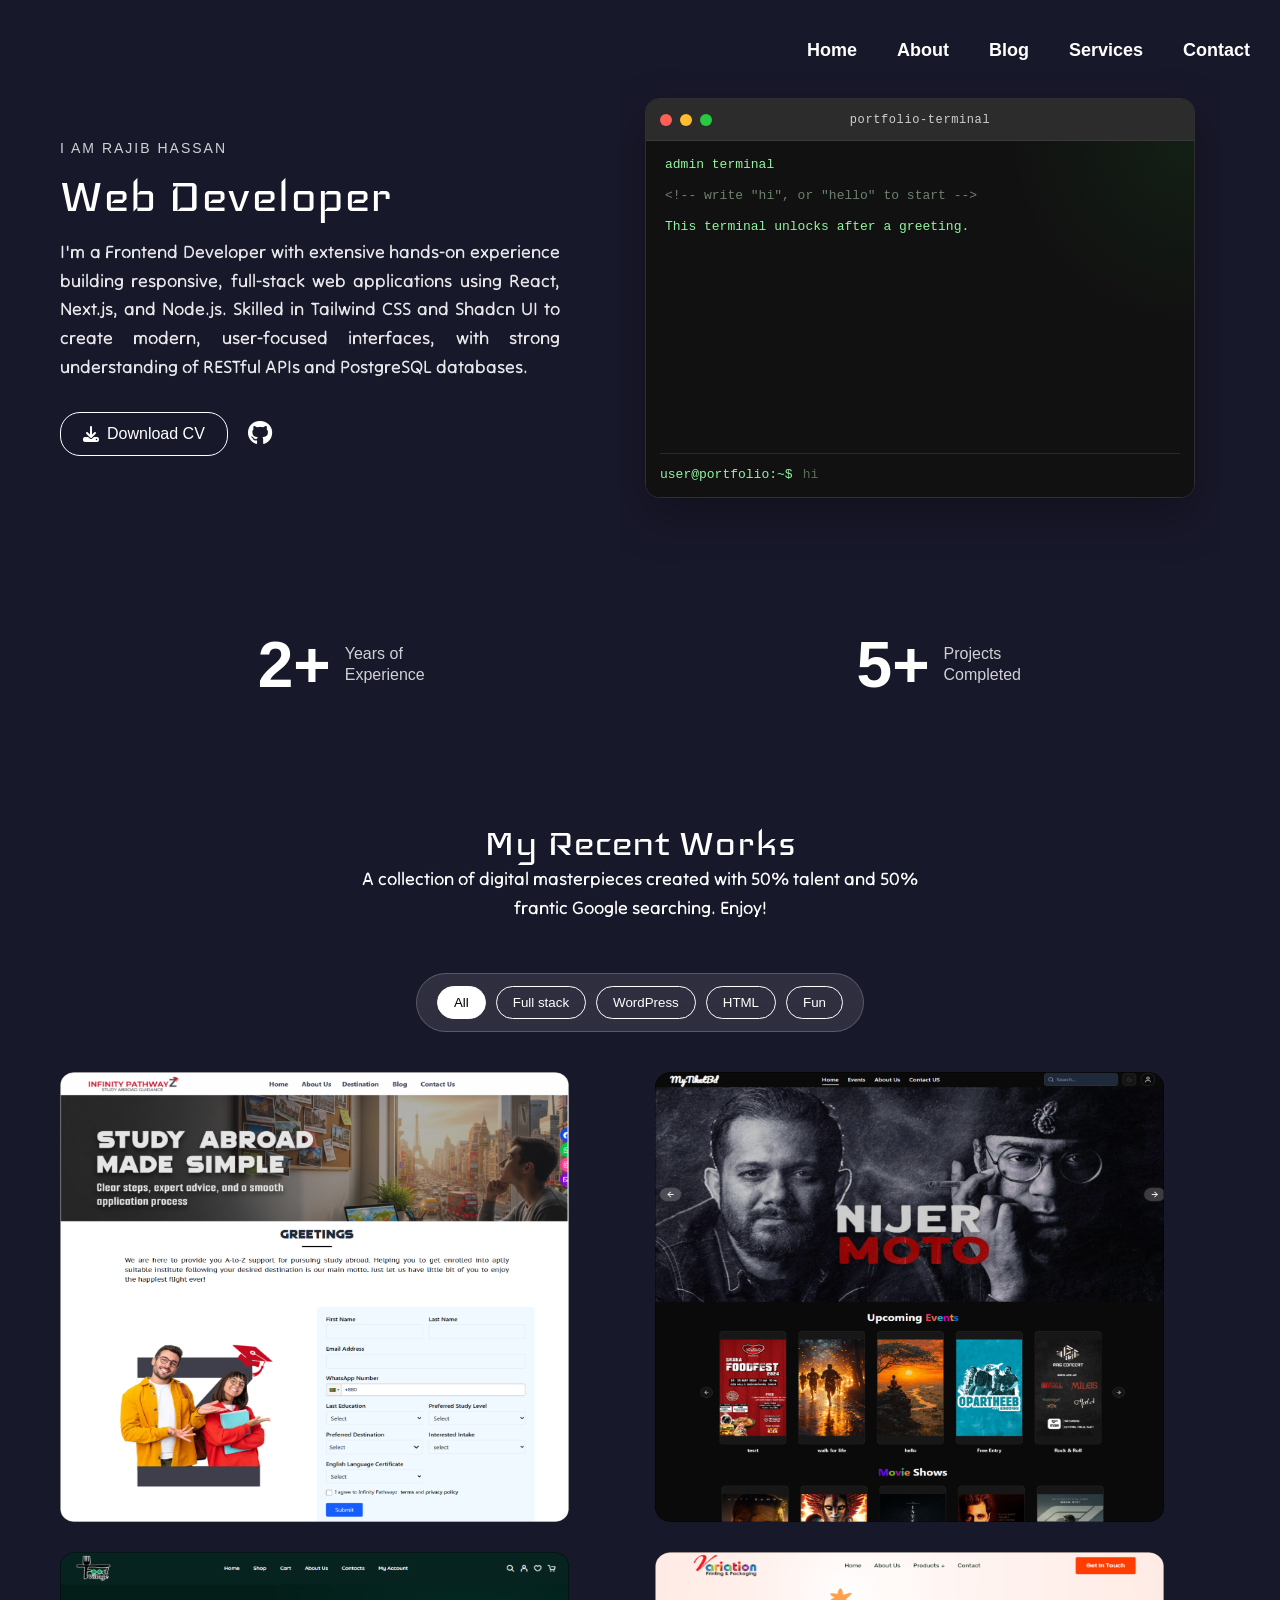
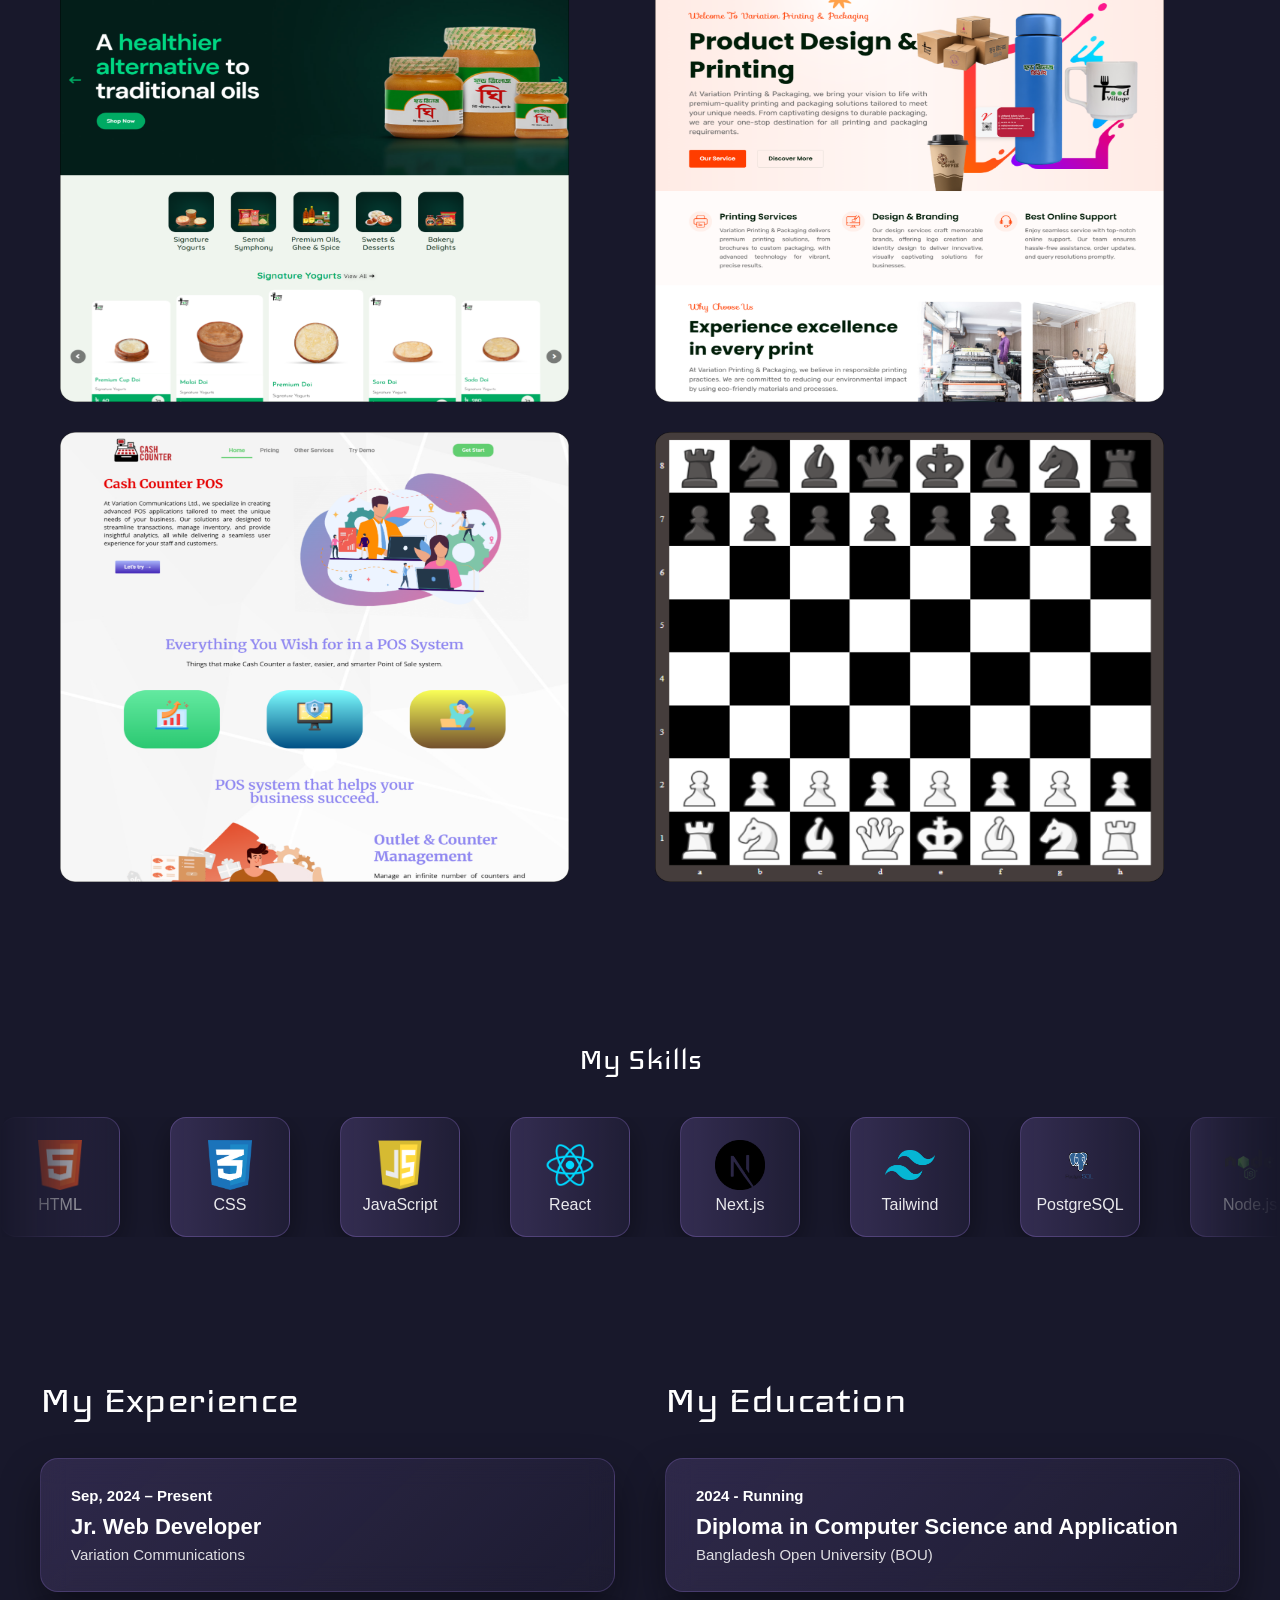
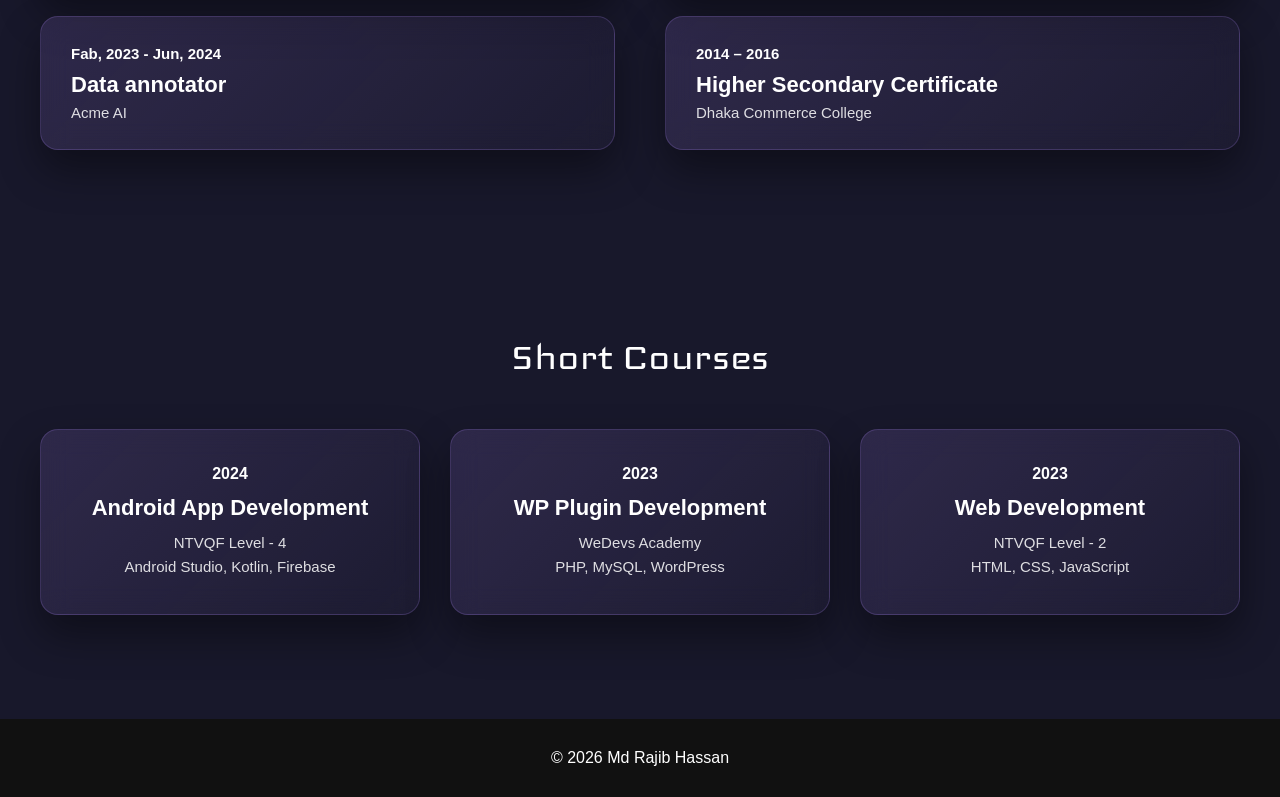
==== commit e29f8342: "head done" ====
--- a/index.html
+++ b/index.html
@@ -44,6 +44,43 @@
       <i class="fa-solid fa-arrow-up"></i>
     </div>
 
+    <!-- head -->
+    <!-- <header class="header-outer">
+	<div class="header-inner responsive-wrapper">
+		<div class="header-logo">
+			<img src="https://assets.codepen.io/285131/acme-2.svg" />
+		</div>
+		<nav class="header-navigation">
+			<a href="#">Home</a>
+			<a href="#">About</a>
+			<a href="#">Blog</a>
+			<a href="#">Contact Us</a>
+			<button>Menu</button>
+		</nav>
+	</div>
+</header> -->
+
+    <header class="header" id="header">
+      <div class="contas">
+        <a href="#" class="logo">
+          <img src="https://assets.codepen.io/285131/acme-2.svg" alt="" />
+        </a>
+
+        <nav class="nav" id="nav">
+          <a href="#">Home</a>
+          <a href="#">About</a>
+          <a href="#">Blog</a>
+          <a href="#">Services</a>
+          <a href="#">Contact</a>
+        </nav>
+
+        <div class="menu-btn" id="menuBtn">
+          <span></span>
+          <span></span>
+          <span></span>
+        </div>
+      </div>
+    </header>
     <!-- hero -->
     <section class="hero-section" id="intro">
       <div class="container">
@@ -80,8 +117,11 @@
           </div>
 
           <!-- DESKTOP IMAGE -->
-           <iframe src="./terminal/card.html" frameborder="0" style="height: 550px; width: 600px;"></iframe>
-          
+          <iframe
+            src="./terminal/card.html"
+            frameborder="0"
+            style="height: 550px; width: 600px"
+          ></iframe>
         </div>
 
         <!-- FUN FACTS -->
--- a/style.css
+++ b/style.css
@@ -1,5 +1,14 @@
 @import url("https://fonts.googleapis.com/css2?family=Handjet:wght,ELSH@100..900,2&family=Iceland&display=swap");
-@import url('https://fonts.googleapis.com/css2?family=Tilt+Neon&display=swap');
+@import url("https://fonts.googleapis.com/css2?family=Tilt+Neon&display=swap");
+
+:root {
+  --header-outer-height: 110px;
+  --header-inner-height: 70px;
+  --header-height-difference: calc(
+    var(--header-outer-height) - var(--header-inner-height)
+  );
+  --header-bg: rgba(0, 0, 0, 0.6);
+}
 
 * {
   margin: 0;
@@ -10,7 +19,7 @@
 
 /* BASE */
 body {
-  margin: 0;
+  margin: 0 auto;
   background: #18182b;
   color: #fff;
   /* min-height: 100vh; */
@@ -18,19 +27,200 @@
   /* place-items: center; */
   /* padding: 24px; */
   /* background: transparent; */
-  font-family: "Courier New", Courier, monospace, Arial, sans-serif ;
+  font-family: "Courier New", Courier, monospace, Arial, sans-serif;
 }
 
 .container {
   max-width: 1200px;
+  margin: 0 auto;
+  padding: 0 20px;
+}
+
+/* head */
+
+.header {
+  position: fixed;
+  top: 0;
+  left: 0;
+
+  width: 100%;
+  height: 100px;
+
+  z-index: 99999;
+
+  display: flex;
+  align-items: center;
+
+  background: transparent;
+
+  transition:
+    all 0.45s ease,
+    background 0.45s ease,
+    width 0.45s ease,
+    height 0.45s ease,
+    border-radius 0.45s ease,
+    transform 0.45s ease;
+}
+
+/*========================
+Container
+========================*/
+
+.contas {
+  width: 100%;
+  max-width: 1300px;
+
   margin: auto;
-  padding: 0 20px;
-}
-
+
+  display: flex;
+  justify-content: space-between;
+  align-items: center;
+
+  padding: 0 30px;
+}
+
+/*========================
+Logo
+========================*/
+
+.logo img {
+  width: 170px;
+  transition: 0.45s;
+}
+
+/*========================
+Navigation
+========================*/
+
+.nav {
+  display: flex;
+  gap: 40px;
+}
+
+.nav a {
+  text-decoration: none;
+  color: #fff;
+  font-size: 18px;
+  font-weight: 600;
+  transition: 0.3s;
+}
+
+.nav a:hover {
+  color: #2f80ed;
+}
+
+/*========================
+Hamburger
+========================*/
+
+.menu-btn {
+  display: none;
+
+  width: 35px;
+  cursor: pointer;
+}
+
+.menu-btn span {
+  display: block;
+
+  width: 100%;
+  height: 3px;
+
+  margin: 7px 0;
+
+  background: #fff;
+
+  transition: 0.4s;
+}
+
+/*========================
+Scrolled Style
+========================*/
+
+.header.scrolled {
+  width: 80%;
+
+  height: 80px;
+
+  top: 15px;
+
+  left: 50%;
+
+  transform: translateX(-50%);
+
+  background: rgba(255, 255, 255, 0.96);
+
+  border-radius: 18px;
+
+  box-shadow: 0 15px 40px rgba(0, 0, 0, 0.12);
+}
+
+.header.scrolled .logo img {
+  width: 140px;
+}
+
+.header.scrolled .nav a {
+  color: #222;
+}
+
+.header.scrolled .menu-btn span {
+  background: #222;
+}
+
+/*========================
+Mobile
+========================*/
+
+@media (max-width: 900px) {
+  .menu-btn {
+    display: block;
+    z-index: 999;
+  }
+
+  .nav {
+    position: absolute;
+
+    top: 100%;
+    left: 0;
+
+    width: 100%;
+
+    background: #fff;
+
+    flex-direction: column;
+
+    align-items: center;
+
+    gap: 25px;
+
+    padding: 30px 0;
+
+    border-radius: 20px;
+
+    box-shadow: 0 10px 30px rgba(0, 0, 0, 0.15);
+
+    opacity: 0;
+    visibility: hidden;
+
+    transform: translateY(-20px);
+
+    transition: 0.4s;
+  }
+
+  .nav.active {
+    opacity: 1;
+    visibility: visible;
+    transform: translateY(15px);
+  }
+
+  .nav a {
+    color: #222;
+  }
+}
 /* HERO SECTION */
 .hero-section {
   position: relative;
-  min-height: 100vh;
+  min-height: 80vh;
   display: flex;
   align-items: center;
   padding: 10px 0; /* Added padding for mobile breathing room */
@@ -106,7 +296,7 @@
 }
 
 .fa-github:hover {
-  color: #629FAD;
+  color: #629fad;
   transform: scale(1.1);
 }
 
@@ -133,7 +323,6 @@
   background: #2c2c2c;
   border-bottom: 1px solid #3a3a3a;
 } */
-
 
 .btn {
   position: relative;
@@ -160,7 +349,9 @@
   white-space: nowrap;
   opacity: 0;
   pointer-events: none;
-  transition: opacity 0.18s ease, transform 0.18s ease;
+  transition:
+    opacity 0.18s ease,
+    transform 0.18s ease;
 }
 
 .btn:hover::after,
@@ -170,7 +361,7 @@
 }
 
 .close {
-  background: #ff5f56;
+  background: transparent;
 }
 
 .minimize {
@@ -263,7 +454,7 @@
   .hero-title {
     font-size: 32px;
   }
-  
+
   .funfact-item .number {
     font-size: 48px;
   }
@@ -290,7 +481,7 @@
   font-weight: 400;
 }
 
-.section-header p{
+.section-header p {
   line-height: 1.6;
   font-family: "Tilt Neon", sans-serif;
   font-size: 18px;
@@ -327,7 +518,7 @@
 /* GRID */
 .portfolio-grid {
   display: grid;
-  grid-template-columns: repeat(2, 1fr); 
+  grid-template-columns: repeat(2, 1fr);
   max-width: 1200px; /* Limits the total width on desktop to match your 500px+500px intent */
   margin: 0 auto;
   gap: 30px;
@@ -453,7 +644,7 @@
   overflow-y: auto; /* Adds scroll if content is too long */
   text-align: left; /* Changed from justify for better readability */
   position: relative;
-pointer-events: auto;
+  pointer-events: auto;
 }
 
 .modal-links {
@@ -500,7 +691,7 @@
     flex-direction: column; /* Stack Live/GitHub links on very small phones */
     gap: 10px;
   }
-  
+
   .modal-links a {
     text-align: center;
   }
@@ -532,7 +723,7 @@
   justify-content: center;
   align-items: center;
   /* Added to prevent scrolling while loading */
-  overflow: hidden; 
+  overflow: hidden;
 }
 
 /* GRADIENT CIRCLE */
@@ -544,7 +735,7 @@
   background: linear-gradient(135deg, #0b1c3d, #caff33);
   animation: spin 1.6s linear infinite;
   /* GPU acceleration for smoother mobile animation */
-  will-change: transform; 
+  will-change: transform;
 }
 
 /* INNER CUTOUT */
@@ -582,7 +773,7 @@
 
   .loader-circle::before {
     /* Keep the border thickness consistent */
-    inset: 5px; 
+    inset: 5px;
   }
 
   .load-text {
@@ -614,7 +805,9 @@
 .preloader.hide {
   opacity: 0;
   visibility: hidden;
-  transition: opacity 0.8s ease, visibility 0.8s;
+  transition:
+    opacity 0.8s ease,
+    visibility 0.8s;
 }
 
 /* back to top css */
@@ -699,8 +892,20 @@
   overflow: hidden;
   width: 100%;
   /* Added a subtle fade effect on the edges for a premium look */
-  mask-image: linear-gradient(to right, transparent, black 10%, black 90%, transparent);
-  -webkit-mask-image: linear-gradient(to right, transparent, black 10%, black 90%, transparent);
+  mask-image: linear-gradient(
+    to right,
+    transparent,
+    black 10%,
+    black 90%,
+    transparent
+  );
+  -webkit-mask-image: linear-gradient(
+    to right,
+    transparent,
+    black 10%,
+    black 90%,
+    transparent
+  );
 }
 
 .skills-track {
@@ -771,7 +976,7 @@
   .skill-card span {
     font-size: 14px;
   }
-  
+
   .skills-track {
     animation-duration: 25s; /* Speed up slightly for smaller screens */
   }
@@ -803,7 +1008,6 @@
     transform: translateX(-50%);
   }
 }
-
 
 /* Section */
 .timeline-section {
